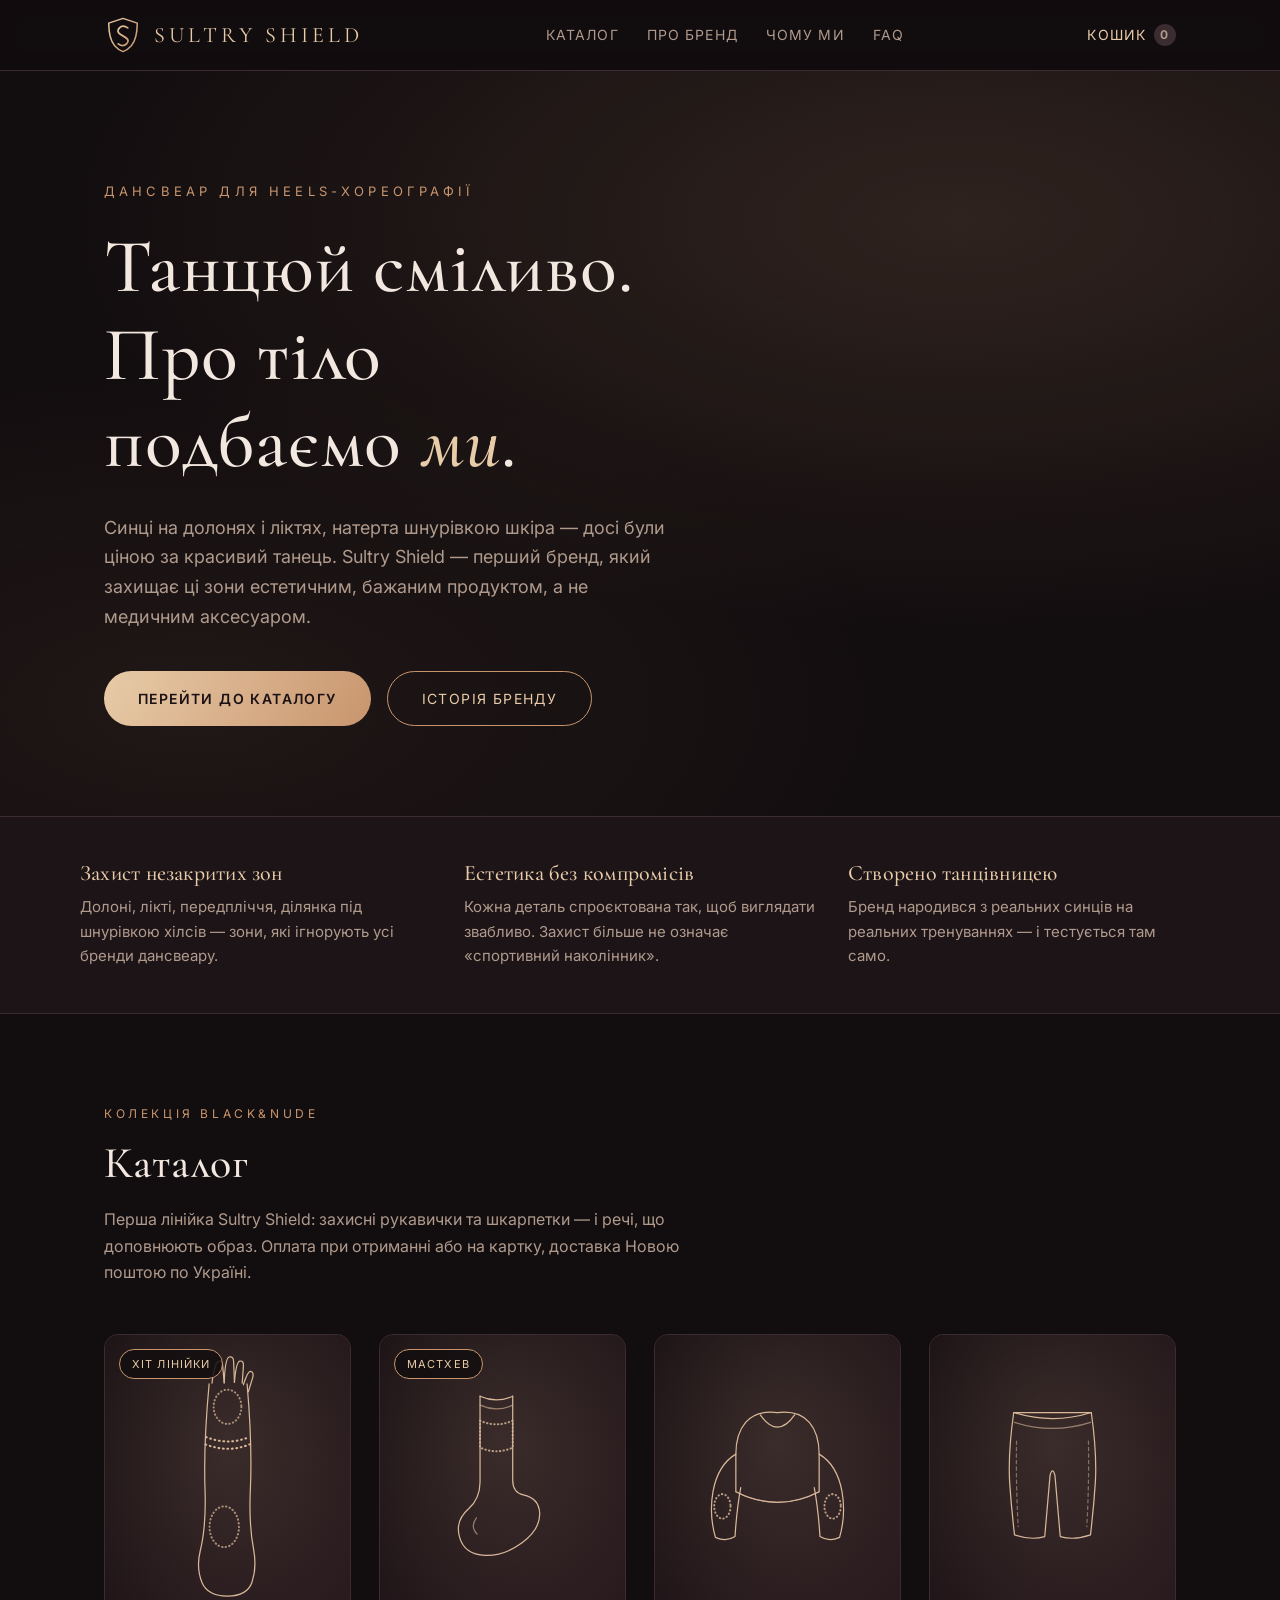
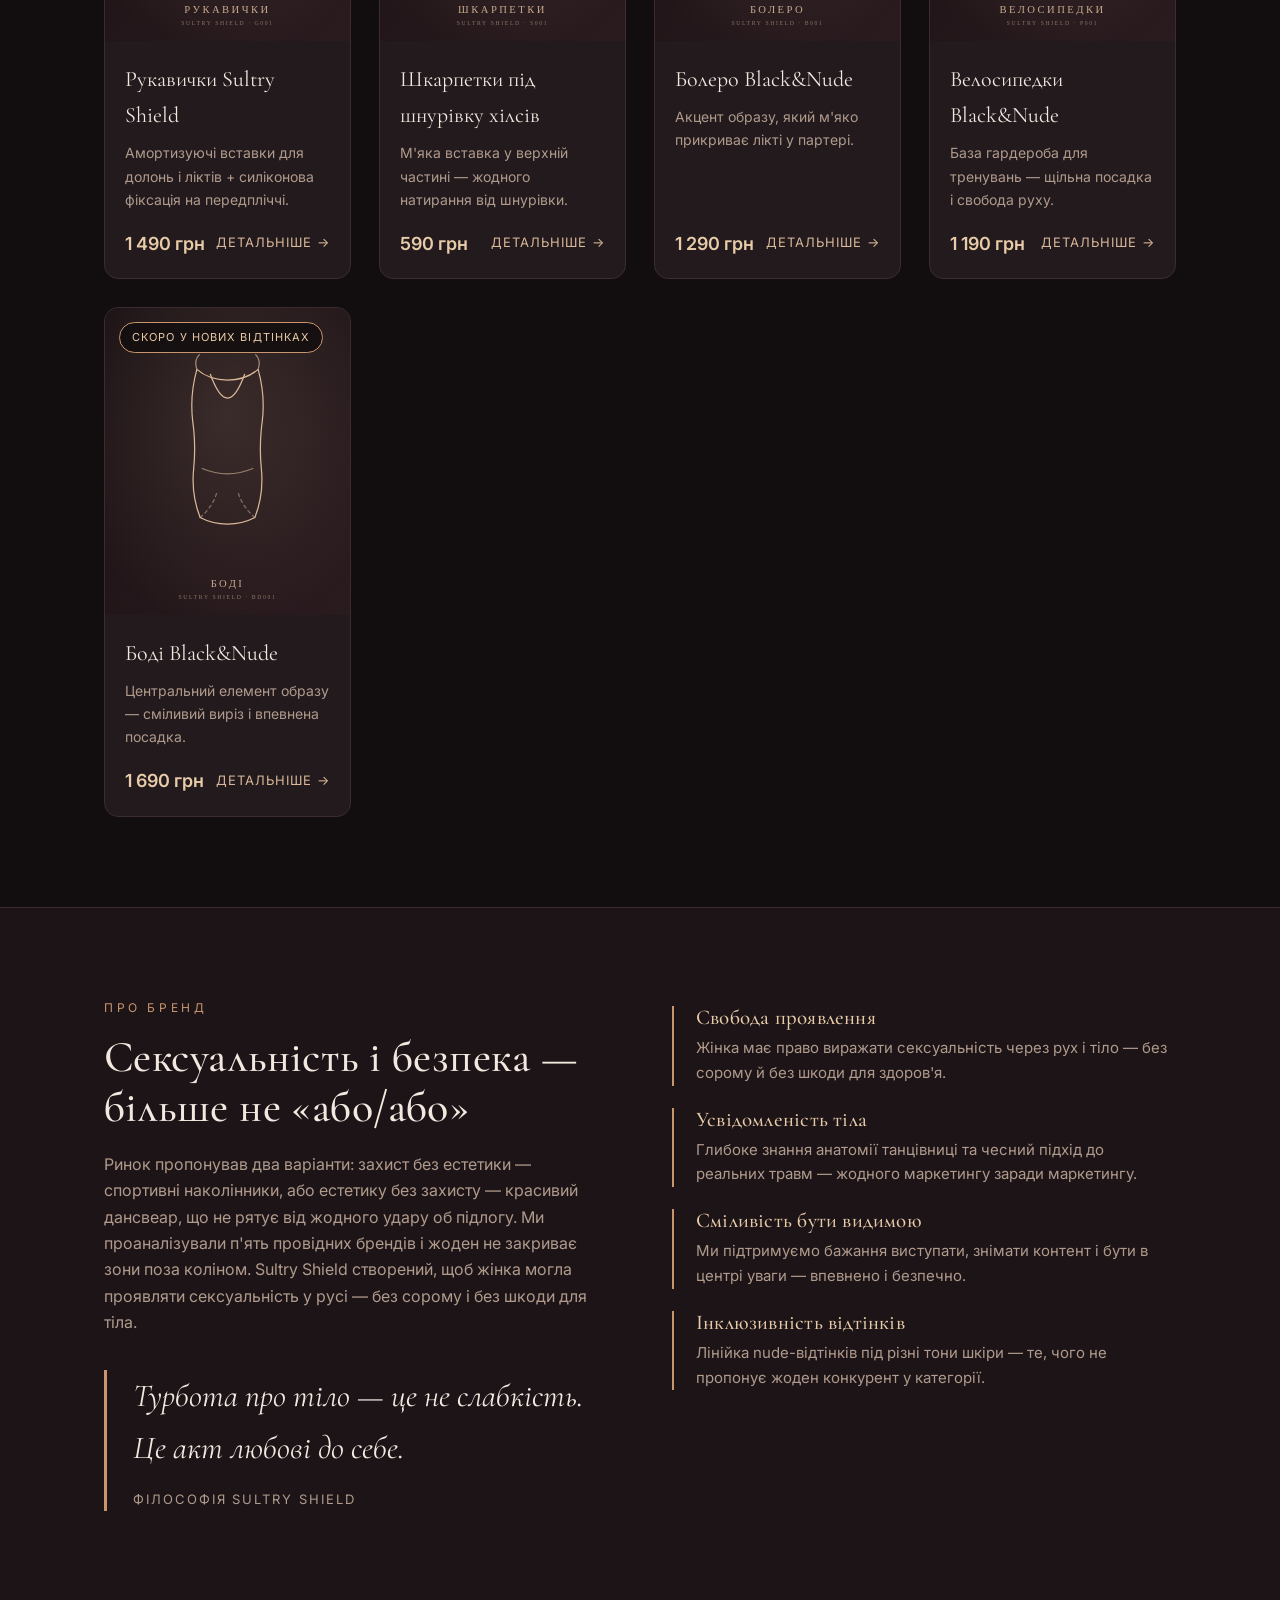
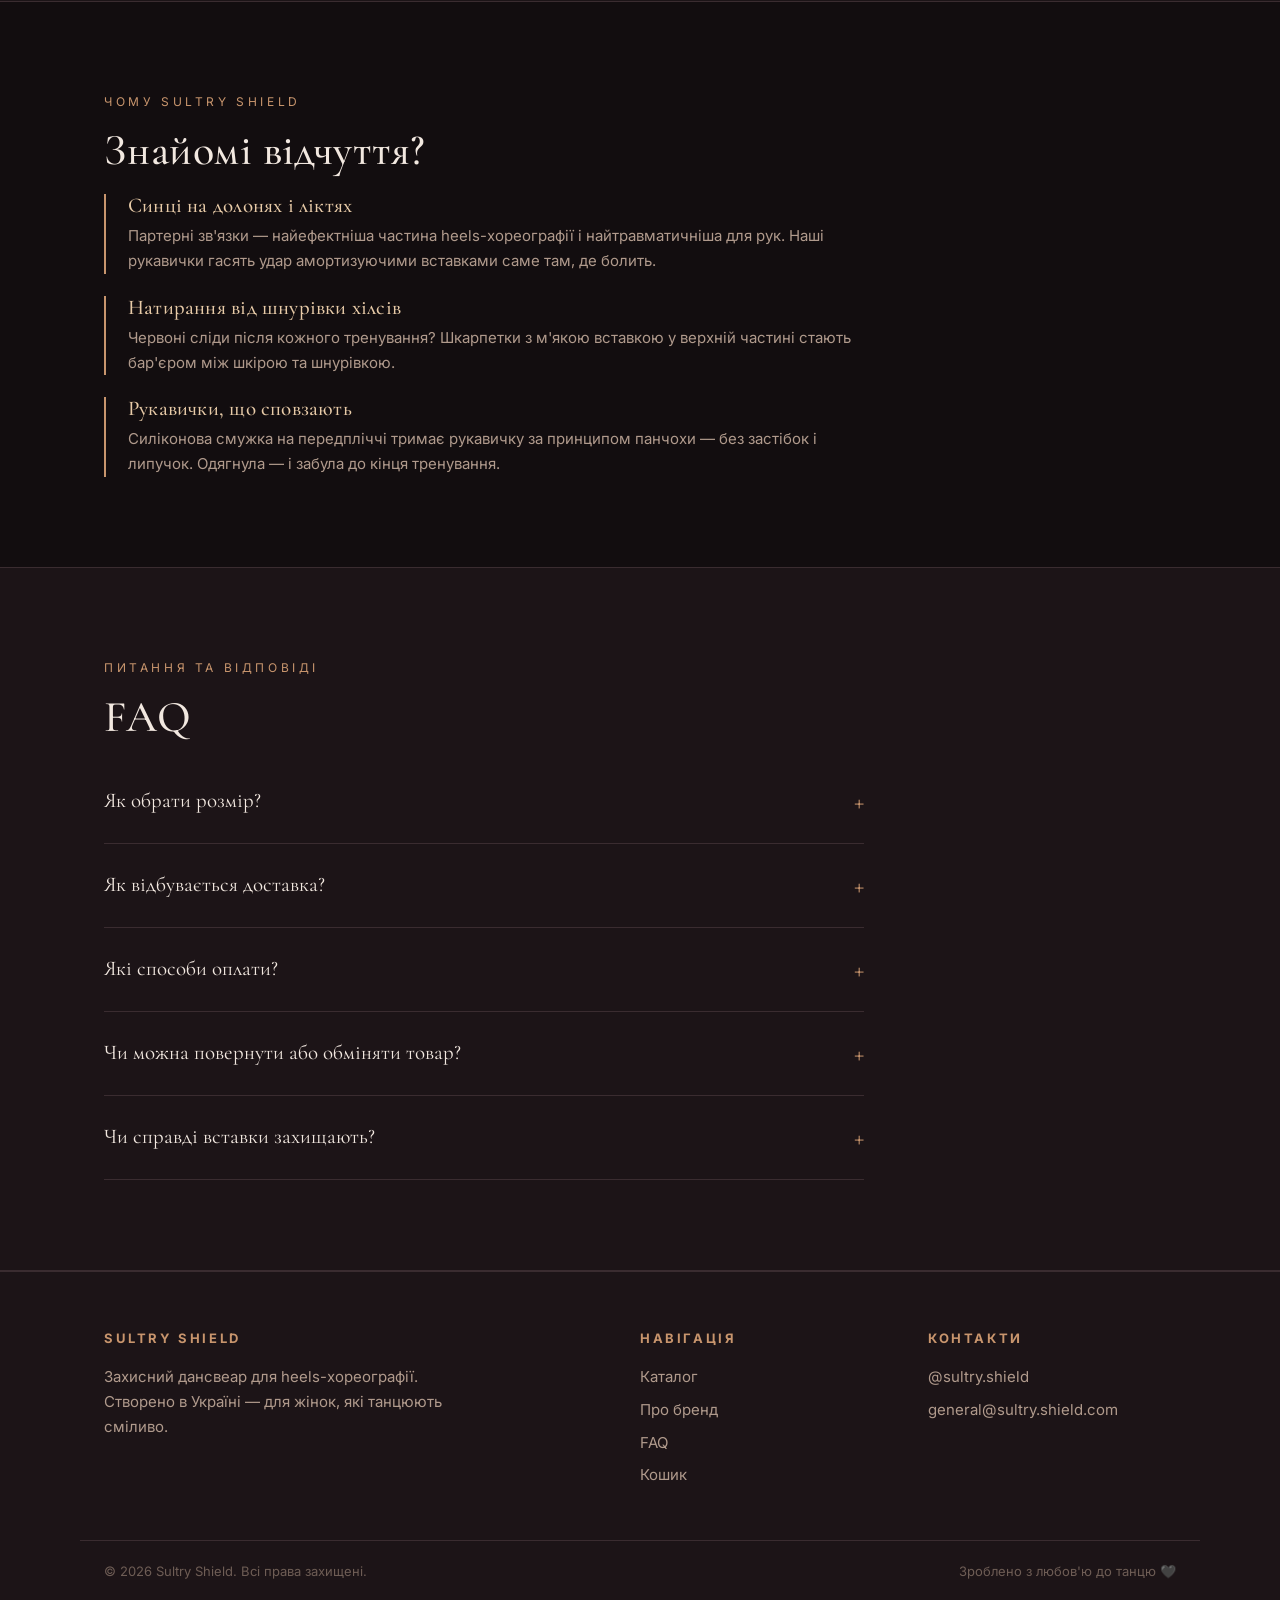
==== index.html @ 3c2c2571 "Add Sultry Shield e-commerce website Static Ukrainian-language shop for the Sultry Shield protective" ====
<!DOCTYPE html>
<html lang="uk">
<head>
  <meta charset="UTF-8">
  <meta name="viewport" content="width=device-width, initial-scale=1.0">
  <title>Sultry Shield — захисний дансвеар для heels-хореографії</title>
  <meta name="description" content="Sultry Shield — перший український бренд, що поєднує сексуальність і захист тіла у heels-хореографії. Рукавички та шкарпетки з амортизуючими вставками, колекція Black&Nude.">
  <link rel="icon" type="image/svg+xml" href="assets/logo.svg">
  <link rel="preconnect" href="https://fonts.googleapis.com">
  <link rel="preconnect" href="https://fonts.gstatic.com" crossorigin>
  <link href="https://fonts.googleapis.com/css2?family=Cormorant+Garamond:ital,wght@0,400;0,500;0,600;1,400&family=Inter:wght@400;500;600;700&display=swap&subset=cyrillic" rel="stylesheet">
  <link rel="stylesheet" href="css/style.css">
</head>
<body>

<header class="site-header">
  <div class="site-header__inner">
    <a class="brand" href="index.html">
      <img src="assets/logo.svg" alt="">
      <span class="brand__name">Sultry Shield</span>
    </a>
    <nav class="site-nav">
      <a href="#catalog">Каталог</a>
      <a href="#about">Про бренд</a>
      <a href="#why">Чому ми</a>
      <a href="#faq">FAQ</a>
    </nav>
    <a class="cart-link" href="cart.html">
      Кошик <span class="cart-link__badge is-empty" data-cart-count>0</span>
    </a>
  </div>
</header>

<section class="hero">
  <div class="container">
    <p class="hero__eyebrow">Дансвеар для heels-хореографії</p>
    <h1>Танцюй сміливо.<br>Про тіло подбаємо <em>ми</em>.</h1>
    <p class="hero__lead">
      Синці на долонях і ліктях, натерта шнурівкою шкіра — досі були ціною за красивий танець.
      Sultry Shield — перший бренд, який захищає ці зони естетичним, бажаним продуктом,
      а не медичним аксесуаром.
    </p>
    <div class="hero__actions">
      <a class="btn btn--primary" href="#catalog">Перейти до каталогу</a>
      <a class="btn btn--ghost" href="#about">Історія бренду</a>
    </div>
  </div>
</section>

<section class="usp">
  <div class="container usp__grid">
    <div class="usp__item">
      <h3>Захист незакритих зон</h3>
      <p>Долоні, лікті, передпліччя, ділянка під шнурівкою хілсів — зони, які ігнорують усі бренди дансвеару.</p>
    </div>
    <div class="usp__item">
      <h3>Естетика без компромісів</h3>
      <p>Кожна деталь спроєктована так, щоб виглядати звабливо. Захист більше не означає «спортивний наколінник».</p>
    </div>
    <div class="usp__item">
      <h3>Створено танцівницею</h3>
      <p>Бренд народився з реальних синців на реальних тренуваннях — і тестується там само.</p>
    </div>
  </div>
</section>

<section class="section" id="catalog">
  <div class="container">
    <p class="section__eyebrow">Колекція Black&amp;Nude</p>
    <h2 class="section__title">Каталог</h2>
    <p class="section__lead">
      Перша лінійка Sultry Shield: захисні рукавички та шкарпетки — і речі, що доповнюють образ.
      Оплата при отриманні або на картку, доставка Новою поштою по Україні.
    </p>
    <div class="catalog-grid" id="catalog-grid"></div>
  </div>
</section>

<section class="section section--alt" id="about">
  <div class="container story-grid">
    <div>
      <p class="section__eyebrow">Про бренд</p>
      <h2 class="section__title">Сексуальність і безпека — більше не «або/або»</h2>
      <p class="section__lead" style="margin-bottom:0">
        Ринок пропонував два варіанти: захист без естетики — спортивні наколінники,
        або естетику без захисту — красивий дансвеар, що не рятує від жодного удару об підлогу.
        Ми проаналізували п'ять провідних брендів і жоден не закриває зони поза коліном.
        Sultry Shield створений, щоб жінка могла проявляти сексуальність у русі —
        без сорому і без шкоди для тіла.
      </p>
      <blockquote class="quote">
        Турбота про тіло — це не слабкість. Це акт любові до себе.
        <small>Філософія Sultry Shield</small>
      </blockquote>
    </div>
    <div class="story-list">
      <div class="story-list__item">
        <h3>Свобода проявлення</h3>
        <p>Жінка має право виражати сексуальність через рух і тіло — без сорому й без шкоди для здоров'я.</p>
      </div>
      <div class="story-list__item">
        <h3>Усвідомленість тіла</h3>
        <p>Глибоке знання анатомії танцівниці та чесний підхід до реальних травм — жодного маркетингу заради маркетингу.</p>
      </div>
      <div class="story-list__item">
        <h3>Сміливість бути видимою</h3>
        <p>Ми підтримуємо бажання виступати, знімати контент і бути в центрі уваги — впевнено і безпечно.</p>
      </div>
      <div class="story-list__item">
        <h3>Інклюзивність відтінків</h3>
        <p>Лінійка nude-відтінків під різні тони шкіри — те, чого не пропонує жоден конкурент у категорії.</p>
      </div>
    </div>
  </div>
</section>

<section class="section" id="why">
  <div class="container">
    <p class="section__eyebrow">Чому Sultry Shield</p>
    <h2 class="section__title">Знайомі відчуття?</h2>
    <div class="story-list" style="max-width:760px">
      <div class="story-list__item">
        <h3>Синці на долонях і ліктях</h3>
        <p>Партерні зв'язки — найефектніша частина heels-хореографії і найтравматичніша для рук. Наші рукавички гасять удар амортизуючими вставками саме там, де болить.</p>
      </div>
      <div class="story-list__item">
        <h3>Натирання від шнурівки хілсів</h3>
        <p>Червоні сліди після кожного тренування? Шкарпетки з м'якою вставкою у верхній частині стають бар'єром між шкірою та шнурівкою.</p>
      </div>
      <div class="story-list__item">
        <h3>Рукавички, що сповзають</h3>
        <p>Силіконова смужка на передпліччі тримає рукавичку за принципом панчохи — без застібок і липучок. Одягнула — і забула до кінця тренування.</p>
      </div>
    </div>
  </div>
</section>

<section class="section section--alt" id="faq">
  <div class="container">
    <p class="section__eyebrow">Питання та відповіді</p>
    <h2 class="section__title">FAQ</h2>
    <div class="faq">
      <details>
        <summary>Як обрати розмір?</summary>
        <p>Рукавички, болеро, велосипедки та боді йдуть у розмірах S/M/L і тягнуться завдяки еластичному трикотажу. Якщо ви між розмірами — беріть менший: посадка має бути щільною. Шкарпетки — за розміром взуття. Сумніваєтесь? Напишіть нам в Instagram, підберемо разом.</p>
      </details>
      <details>
        <summary>Як відбувається доставка?</summary>
        <p>Надсилаємо Новою поштою по всій Україні протягом 1–3 робочих днів після підтвердження замовлення. Вартість доставки — за тарифами перевізника.</p>
      </details>
      <details>
        <summary>Які способи оплати?</summary>
        <p>Накладений платіж при отриманні на Новій пошті або передплата на картку — реквізити надішлемо після оформлення замовлення.</p>
      </details>
      <details>
        <summary>Чи можна повернути або обміняти товар?</summary>
        <p>Так, протягом 14 днів з моменту отримання, якщо річ не була у використанні та збережений товарний вигляд. Напишіть нам — допоможемо з обміном розміру чи поверненням.</p>
      </details>
      <details>
        <summary>Чи справді вставки захищають?</summary>
        <p>Амортизуючі вставки розміщені точно в зонах контакту з підлогою — на долонях і ліктях. Вони гасять удар, не обмежуючи амплітуду руху. Кожен прототип тестується на реальних тренуваннях heels.</p>
      </details>
    </div>
  </div>
</section>

<footer class="site-footer" id="contacts">
  <div class="container site-footer__grid">
    <div>
      <h4>Sultry Shield</h4>
      <p>Захисний дансвеар для heels-хореографії. Створено в Україні — для жінок, які танцюють сміливо.</p>
    </div>
    <div>
      <h4>Навігація</h4>
      <a href="#catalog">Каталог</a>
      <a href="#about">Про бренд</a>
      <a href="#faq">FAQ</a>
      <a href="cart.html">Кошик</a>
    </div>
    <div>
      <h4>Контакти</h4>
      <a id="footer-instagram" href="#" target="_blank" rel="noopener">Instagram</a>
      <a id="footer-email" href="#">Email</a>
    </div>
  </div>
  <div class="container site-footer__bottom">
    <span>© 2026 Sultry Shield. Всі права захищені.</span>
    <span>Зроблено з любов'ю до танцю 🖤</span>
  </div>
</footer>

<script src="js/config.js"></script>
<script src="js/products.js"></script>
<script src="js/store.js"></script>
<script>
  document.getElementById("catalog-grid").innerHTML = PRODUCTS.map(p => `
    <a class="product-card" href="product.html?id=${p.id}">
      <div class="product-card__img">
        <img src="${p.image}" alt="${p.name}">
        ${p.badge ? `<span class="product-card__badge">${p.badge}</span>` : ""}
      </div>
      <div class="product-card__body">
        <span class="product-card__name">${p.name}</span>
        <span class="product-card__short">${p.short}</span>
        <span class="product-card__row">
          <span class="product-card__price">${formatPrice(p.price)}</span>
          <span class="product-card__link">Детальніше →</span>
        </span>
      </div>
    </a>`).join("");

  document.getElementById("footer-instagram").href = "https://instagram.com/" + CONFIG.INSTAGRAM_USER;
  document.getElementById("footer-instagram").textContent = "@" + CONFIG.INSTAGRAM_USER;
  document.getElementById("footer-email").href = "mailto:" + CONFIG.CONTACT_EMAIL;
  document.getElementById("footer-email").textContent = CONFIG.CONTACT_EMAIL;
</script>
</body>
</html>
---- css/style.css ----
/* ============================================================
   Sultry Shield — Black&Nude
   Палітра: глибокий чорний + nude/карамель, теплий акцент.
   Шрифти: Cormorant Garamond (дисплейний serif, кирилиця) + Inter.
   ============================================================ */

:root {
  --bg: #120d0f;
  --bg-soft: #1c1417;
  --bg-card: #221a1d;
  --line: #3a2c30;
  --text: #f2e8e0;
  --text-muted: #b09a8c;
  --nude: #d9b899;
  --nude-deep: #c8956d;
  --accent: #e8cba8;
  --danger: #e07a5f;
  --radius: 14px;
  --container: 1120px;
  --serif: "Cormorant Garamond", Georgia, serif;
  --sans: "Inter", "Segoe UI", sans-serif;
}

* { margin: 0; padding: 0; box-sizing: border-box; }

html { scroll-behavior: smooth; }

body {
  font-family: var(--sans);
  background: var(--bg);
  color: var(--text);
  line-height: 1.65;
  -webkit-font-smoothing: antialiased;
}

img { max-width: 100%; display: block; }
a { color: inherit; text-decoration: none; }

.container {
  max-width: var(--container);
  margin: 0 auto;
  padding: 0 24px;
}

h1, h2, h3, .serif {
  font-family: var(--serif);
  font-weight: 500;
  line-height: 1.15;
  letter-spacing: 0.01em;
}

/* ---------- Header ---------- */
.site-header {
  position: sticky;
  top: 0;
  z-index: 50;
  background: rgba(18, 13, 15, 0.92);
  backdrop-filter: blur(10px);
  border-bottom: 1px solid var(--line);
}
.site-header__inner {
  display: flex;
  align-items: center;
  justify-content: space-between;
  gap: 24px;
  padding: 16px 24px;
  max-width: var(--container);
  margin: 0 auto;
}
.brand {
  display: flex;
  align-items: center;
  gap: 12px;
}
.brand img { width: 38px; height: 38px; }
.brand__name {
  font-family: var(--serif);
  font-size: 22px;
  letter-spacing: 0.18em;
  text-transform: uppercase;
  color: var(--accent);
}
.site-nav {
  display: flex;
  gap: 28px;
  font-size: 14px;
  letter-spacing: 0.08em;
  text-transform: uppercase;
}
.site-nav a { color: var(--text-muted); transition: color 0.2s; }
.site-nav a:hover { color: var(--accent); }
.cart-link {
  position: relative;
  display: flex;
  align-items: center;
  gap: 8px;
  color: var(--accent);
  font-size: 14px;
  letter-spacing: 0.08em;
  text-transform: uppercase;
}
.cart-link__badge {
  display: inline-flex;
  align-items: center;
  justify-content: center;
  min-width: 22px;
  height: 22px;
  padding: 0 6px;
  border-radius: 999px;
  background: var(--nude-deep);
  color: #1a1114;
  font-size: 12px;
  font-weight: 700;
}
.cart-link__badge.is-empty { background: var(--line); color: var(--text-muted); }

/* ---------- Hero ---------- */
.hero {
  position: relative;
  padding: 110px 0 90px;
  background:
    radial-gradient(ellipse 70% 55% at 75% 20%, rgba(200, 149, 109, 0.16), transparent),
    radial-gradient(ellipse 55% 45% at 15% 85%, rgba(200, 149, 109, 0.08), transparent),
    var(--bg);
  overflow: hidden;
}
.hero__eyebrow {
  font-size: 13px;
  letter-spacing: 0.32em;
  text-transform: uppercase;
  color: var(--nude-deep);
  margin-bottom: 22px;
}
.hero h1 {
  font-size: clamp(42px, 6.5vw, 76px);
  max-width: 15ch;
  color: var(--text);
}
.hero h1 em {
  font-style: italic;
  color: var(--accent);
}
.hero__lead {
  margin-top: 26px;
  max-width: 52ch;
  font-size: 18px;
  color: var(--text-muted);
}
.hero__actions { margin-top: 40px; display: flex; gap: 16px; flex-wrap: wrap; }

.btn {
  display: inline-flex;
  align-items: center;
  justify-content: center;
  gap: 10px;
  padding: 15px 34px;
  border-radius: 999px;
  border: 1px solid var(--nude-deep);
  font-family: var(--sans);
  font-size: 14px;
  letter-spacing: 0.1em;
  text-transform: uppercase;
  cursor: pointer;
  transition: all 0.2s;
  background: transparent;
  color: var(--accent);
}
.btn--primary {
  background: linear-gradient(120deg, var(--accent), var(--nude-deep));
  color: #1a1114;
  border: none;
  font-weight: 600;
}
.btn--primary:hover { filter: brightness(1.08); transform: translateY(-1px); }
.btn--ghost:hover { background: rgba(216, 184, 153, 0.08); }
.btn:disabled { opacity: 0.6; cursor: wait; }

/* ---------- USP strip ---------- */
.usp {
  border-block: 1px solid var(--line);
  background: var(--bg-soft);
}
.usp__grid {
  display: grid;
  grid-template-columns: repeat(3, 1fr);
  gap: 32px;
  padding: 44px 0;
}
.usp__item h3 { font-size: 22px; color: var(--accent); margin-bottom: 8px; }
.usp__item p { font-size: 15px; color: var(--text-muted); }

/* ---------- Sections ---------- */
.section { padding: 90px 0; }
.section--alt { background: var(--bg-soft); border-block: 1px solid var(--line); }
.section__eyebrow {
  font-size: 12px;
  letter-spacing: 0.3em;
  text-transform: uppercase;
  color: var(--nude-deep);
  margin-bottom: 14px;
}
.section__title {
  font-size: clamp(30px, 4vw, 44px);
  margin-bottom: 18px;
}
.section__lead { max-width: 62ch; color: var(--text-muted); margin-bottom: 48px; }

/* ---------- Catalog ---------- */
.catalog-grid {
  display: grid;
  grid-template-columns: repeat(auto-fill, minmax(240px, 1fr));
  gap: 28px;
}
.product-card {
  background: var(--bg-card);
  border: 1px solid var(--line);
  border-radius: var(--radius);
  overflow: hidden;
  transition: transform 0.25s, border-color 0.25s;
  display: flex;
  flex-direction: column;
}
.product-card:hover { transform: translateY(-5px); border-color: var(--nude-deep); }
.product-card__img { position: relative; aspect-ratio: 4 / 5; }
.product-card__img img { width: 100%; height: 100%; object-fit: cover; }
.product-card__badge {
  position: absolute;
  top: 14px;
  left: 14px;
  padding: 5px 12px;
  border-radius: 999px;
  background: rgba(18, 13, 15, 0.85);
  border: 1px solid var(--nude-deep);
  color: var(--accent);
  font-size: 11px;
  letter-spacing: 0.1em;
  text-transform: uppercase;
}
.product-card__body { padding: 20px; display: flex; flex-direction: column; gap: 8px; flex: 1; }
.product-card__name { font-family: var(--serif); font-size: 22px; color: var(--text); }
.product-card__short { font-size: 14px; color: var(--text-muted); flex: 1; }
.product-card__row {
  display: flex;
  align-items: center;
  justify-content: space-between;
  margin-top: 10px;
}
.product-card__price { font-size: 18px; font-weight: 600; color: var(--accent); }
.product-card__link {
  font-size: 13px;
  letter-spacing: 0.08em;
  text-transform: uppercase;
  color: var(--nude);
  border-bottom: 1px solid transparent;
  transition: border-color 0.2s;
}
.product-card:hover .product-card__link { border-color: var(--nude); }

/* ---------- Story / problem ---------- */
.story-grid {
  display: grid;
  grid-template-columns: 1fr 1fr;
  gap: 64px;
  align-items: start;
}
.story-list { display: grid; gap: 22px; margin-top: 8px; }
.story-list__item {
  padding-left: 22px;
  border-left: 2px solid var(--nude-deep);
}
.story-list__item h3 { font-size: 21px; color: var(--accent); margin-bottom: 6px; }
.story-list__item p { font-size: 15px; color: var(--text-muted); }
.quote {
  font-family: var(--serif);
  font-size: clamp(24px, 3vw, 32px);
  font-style: italic;
  color: var(--text);
  border-left: 3px solid var(--nude-deep);
  padding-left: 26px;
  margin-top: 34px;
}
.quote small {
  display: block;
  margin-top: 14px;
  font-family: var(--sans);
  font-style: normal;
  font-size: 13px;
  letter-spacing: 0.15em;
  text-transform: uppercase;
  color: var(--text-muted);
}

/* ---------- FAQ ---------- */
.faq { max-width: 760px; }
.faq details {
  border-bottom: 1px solid var(--line);
  padding: 20px 0;
}
.faq summary {
  cursor: pointer;
  font-family: var(--serif);
  font-size: 21px;
  color: var(--text);
  list-style: none;
  display: flex;
  justify-content: space-between;
  align-items: center;
  gap: 16px;
}
.faq summary::-webkit-details-marker { display: none; }
.faq summary::after { content: "+"; color: var(--nude-deep); font-size: 26px; transition: transform 0.2s; }
.faq details[open] summary::after { transform: rotate(45deg); }
.faq details p { margin-top: 12px; color: var(--text-muted); font-size: 15px; max-width: 64ch; }

/* ---------- Footer ---------- */
.site-footer {
  border-top: 1px solid var(--line);
  background: var(--bg-soft);
  padding: 56px 0 40px;
}
.site-footer__grid {
  display: grid;
  grid-template-columns: 2fr 1fr 1fr;
  gap: 40px;
}
.site-footer h4 {
  font-size: 13px;
  letter-spacing: 0.2em;
  text-transform: uppercase;
  color: var(--nude-deep);
  margin-bottom: 16px;
}
.site-footer a { color: var(--text-muted); transition: color 0.2s; display: block; margin-bottom: 8px; font-size: 15px; }
.site-footer a:hover { color: var(--accent); }
.site-footer p { color: var(--text-muted); font-size: 15px; max-width: 40ch; }
.site-footer__bottom {
  margin-top: 44px;
  padding-top: 20px;
  border-top: 1px solid var(--line);
  font-size: 13px;
  color: #6e5d55;
  display: flex;
  justify-content: space-between;
  gap: 16px;
  flex-wrap: wrap;
}

/* ---------- Product page ---------- */
.product-layout {
  display: grid;
  grid-template-columns: minmax(0, 1fr) minmax(0, 1fr);
  gap: 64px;
  padding: 70px 0 90px;
  align-items: start;
}
.product-layout__img {
  border-radius: var(--radius);
  overflow: hidden;
  border: 1px solid var(--line);
  position: sticky;
  top: 100px;
}
.breadcrumbs { font-size: 13px; color: var(--text-muted); padding-top: 28px; }
.breadcrumbs a:hover { color: var(--accent); }
.product-info h1 { font-size: clamp(32px, 4vw, 46px); margin: 10px 0 6px; }
.product-info__sku { font-size: 13px; letter-spacing: 0.15em; color: var(--text-muted); text-transform: uppercase; }
.product-info__price { font-size: 30px; color: var(--accent); font-weight: 600; margin: 22px 0; }
.product-info__desc { color: var(--text-muted); max-width: 56ch; }
.option-group { margin-top: 26px; }
.option-group__label {
  font-size: 13px;
  letter-spacing: 0.12em;
  text-transform: uppercase;
  color: var(--text-muted);
  margin-bottom: 10px;
  display: block;
}
.option-pills { display: flex; gap: 10px; flex-wrap: wrap; }
.option-pill {
  padding: 10px 20px;
  border-radius: 999px;
  border: 1px solid var(--line);
  background: transparent;
  color: var(--text);
  font-size: 14px;
  cursor: pointer;
  transition: all 0.15s;
}
.option-pill:hover { border-color: var(--nude); }
.option-pill.is-active {
  border-color: var(--nude-deep);
  background: rgba(200, 149, 109, 0.14);
  color: var(--accent);
}
.qty-picker {
  display: inline-flex;
  align-items: center;
  gap: 4px;
  border: 1px solid var(--line);
  border-radius: 999px;
}
.qty-picker button {
  width: 44px;
  height: 44px;
  border: none;
  background: transparent;
  color: var(--accent);
  font-size: 20px;
  cursor: pointer;
}
.qty-picker span { min-width: 32px; text-align: center; font-size: 16px; }
.product-actions { display: flex; gap: 16px; margin-top: 32px; flex-wrap: wrap; align-items: center; }
.added-note { margin-top: 16px; color: var(--nude); font-size: 14px; }
.feature-list { margin-top: 34px; display: grid; gap: 10px; }
.feature-list li {
  list-style: none;
  padding-left: 26px;
  position: relative;
  color: var(--text-muted);
  font-size: 15px;
}
.feature-list li::before {
  content: "";
  position: absolute;
  left: 0;
  top: 9px;
  width: 12px;
  height: 12px;
  border: 1.5px solid var(--nude-deep);
  border-radius: 3px;
  transform: rotate(45deg);
}

/* ---------- Cart page ---------- */
.page-title { padding: 60px 0 10px; }
.page-title h1 { font-size: clamp(34px, 4vw, 50px); }
.cart-layout { display: grid; grid-template-columns: 1.6fr 1fr; gap: 48px; padding: 40px 0 90px; align-items: start; }
.cart-items { display: grid; gap: 18px; }
.cart-item {
  display: grid;
  grid-template-columns: 84px 1fr auto auto;
  gap: 18px;
  align-items: center;
  background: var(--bg-card);
  border: 1px solid var(--line);
  border-radius: var(--radius);
  padding: 16px;
}
.cart-item__img { width: 84px; border-radius: 8px; overflow: hidden; }
.cart-item__name { font-family: var(--serif); font-size: 20px; }
.cart-item__name:hover { color: var(--accent); }
.cart-item__meta { font-size: 13px; color: var(--text-muted); margin-top: 4px; }
.cart-item__remove {
  background: none;
  border: none;
  color: var(--danger);
  font-size: 13px;
  cursor: pointer;
  padding: 0;
  margin-top: 8px;
  opacity: 0.85;
}
.cart-item__qty {
  display: inline-flex;
  align-items: center;
  gap: 2px;
  border: 1px solid var(--line);
  border-radius: 999px;
}
.cart-item__qty button {
  width: 36px; height: 36px;
  background: none; border: none;
  color: var(--accent);
  font-size: 18px;
  cursor: pointer;
}
.cart-item__qty span { min-width: 26px; text-align: center; }
.cart-item__price { font-weight: 600; color: var(--accent); white-space: nowrap; }

.checkout-card {
  background: var(--bg-card);
  border: 1px solid var(--line);
  border-radius: var(--radius);
  padding: 28px;
  position: sticky;
  top: 100px;
}
.checkout-card h2 { font-size: 26px; margin-bottom: 6px; }
.checkout-card__total {
  display: flex;
  justify-content: space-between;
  align-items: baseline;
  font-size: 18px;
  padding: 16px 0;
  border-bottom: 1px solid var(--line);
  margin-bottom: 20px;
}
.checkout-card__total strong { font-size: 24px; color: var(--accent); }
.form-field { margin-bottom: 16px; }
.form-field label {
  display: block;
  font-size: 13px;
  letter-spacing: 0.08em;
  text-transform: uppercase;
  color: var(--text-muted);
  margin-bottom: 7px;
}
.form-field input,
.form-field textarea,
.form-field select {
  width: 100%;
  padding: 13px 16px;
  border-radius: 10px;
  border: 1px solid var(--line);
  background: var(--bg);
  color: var(--text);
  font-family: var(--sans);
  font-size: 15px;
}
.form-field input:focus,
.form-field textarea:focus,
.form-field select:focus {
  outline: none;
  border-color: var(--nude-deep);
}
.radio-row { display: grid; gap: 10px; }
.radio-row label {
  display: flex;
  gap: 10px;
  align-items: flex-start;
  font-size: 14px;
  color: var(--text);
  text-transform: none;
  letter-spacing: 0;
  cursor: pointer;
  padding: 12px 14px;
  border: 1px solid var(--line);
  border-radius: 10px;
}
.radio-row label:has(input:checked) { border-color: var(--nude-deep); background: rgba(200, 149, 109, 0.1); }
.radio-row input { accent-color: var(--nude-deep); margin-top: 3px; }
.checkout-card .btn { width: 100%; margin-top: 8px; }
.form-note { font-size: 12.5px; color: #8d7466; margin-top: 14px; }

.notice {
  margin-top: 22px;
  padding: 20px;
  border-radius: var(--radius);
  border: 1px solid var(--nude-deep);
  background: rgba(200, 149, 109, 0.08);
  font-size: 14px;
}
.notice--error { border-color: var(--danger); background: rgba(224, 122, 95, 0.08); }
.notice h3 { font-size: 20px; margin-bottom: 8px; color: var(--accent); }
.notice textarea {
  width: 100%;
  min-height: 150px;
  margin: 12px 0;
  padding: 12px;
  border-radius: 10px;
  border: 1px solid var(--line);
  background: var(--bg);
  color: var(--text);
  font-family: var(--sans);
  font-size: 13.5px;
}
.notice .btn { width: auto; padding: 10px 22px; margin-right: 10px; }

.empty-state {
  text-align: center;
  padding: 70px 0 100px;
}
.empty-state h2 { font-size: 30px; margin-bottom: 12px; }
.empty-state p { color: var(--text-muted); margin-bottom: 28px; }

/* ---------- Thanks page ---------- */
.thanks {
  max-width: 640px;
  margin: 0 auto;
  text-align: center;
  padding: 110px 24px 130px;
}
.thanks__icon { font-size: 54px; margin-bottom: 18px; }
.thanks h1 { font-size: clamp(34px, 4vw, 48px); margin-bottom: 16px; }
.thanks p { color: var(--text-muted); margin-bottom: 12px; }
.thanks .btn { margin-top: 28px; }

/* ---------- Responsive ---------- */
@media (max-width: 900px) {
  .site-nav { display: none; }
  .usp__grid { grid-template-columns: 1fr; gap: 24px; }
  .story-grid, .product-layout, .cart-layout { grid-template-columns: 1fr; gap: 40px; }
  .product-layout__img, .checkout-card { position: static; }
  .site-footer__grid { grid-template-columns: 1fr; gap: 28px; }
  .hero { padding: 70px 0 60px; }
  .section { padding: 60px 0; }
}
@media (max-width: 560px) {
  .cart-item { grid-template-columns: 64px 1fr; }
  .cart-item__img { width: 64px; }
  .cart-item__qty { grid-column: 2; justify-self: start; }
  .cart-item__price { grid-column: 2; justify-self: start; }
}
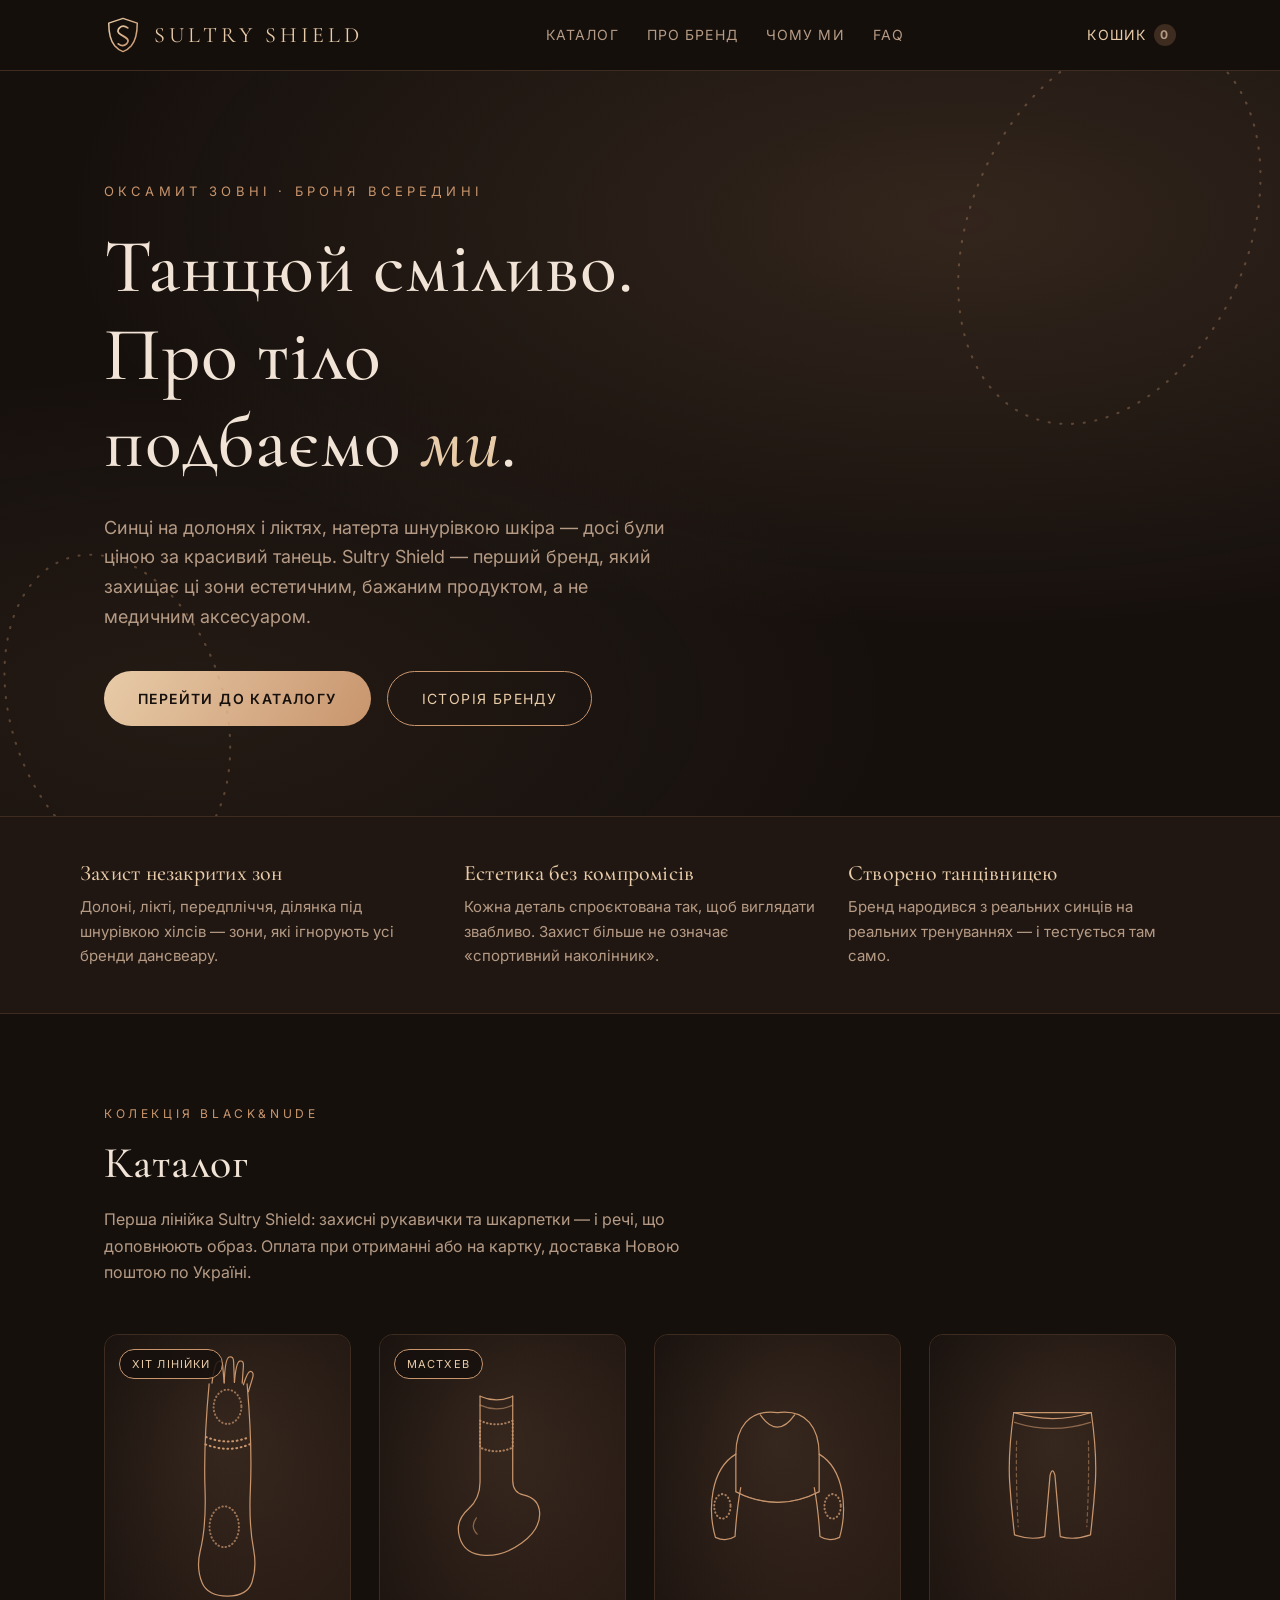
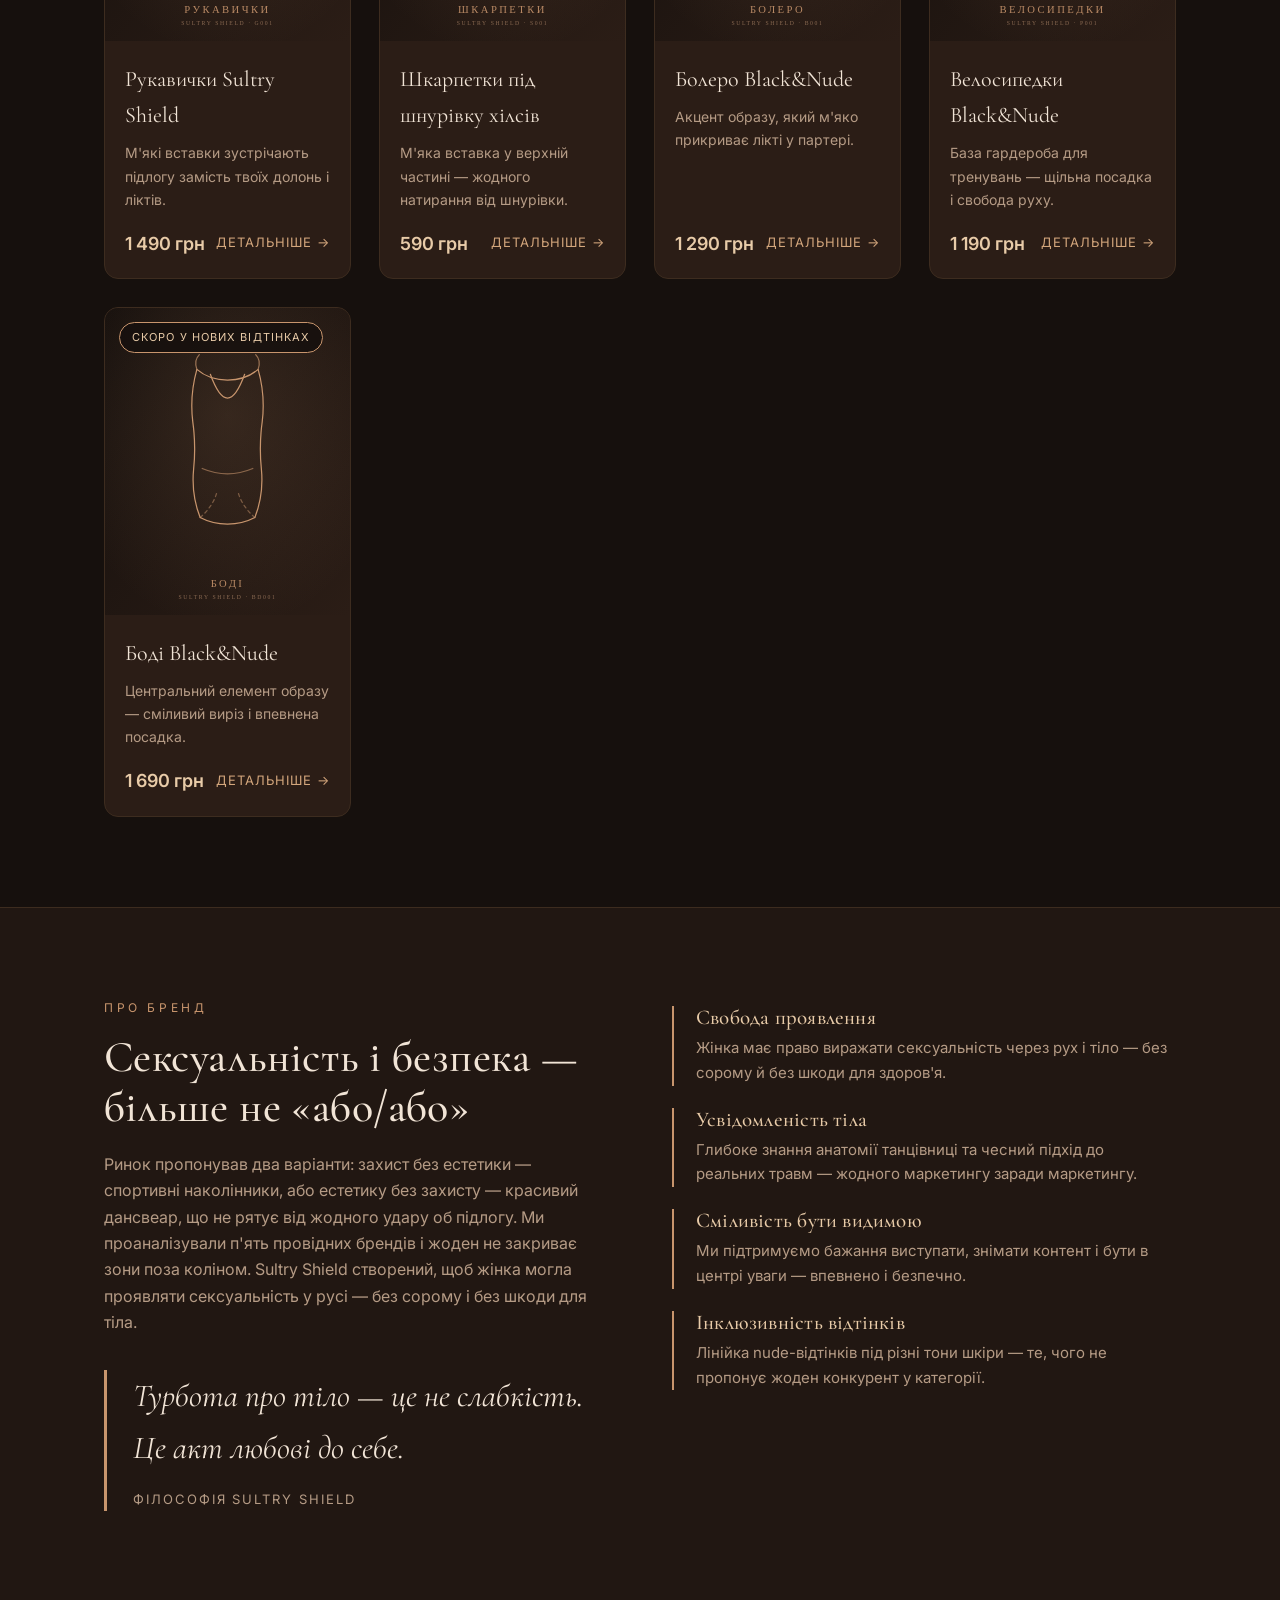
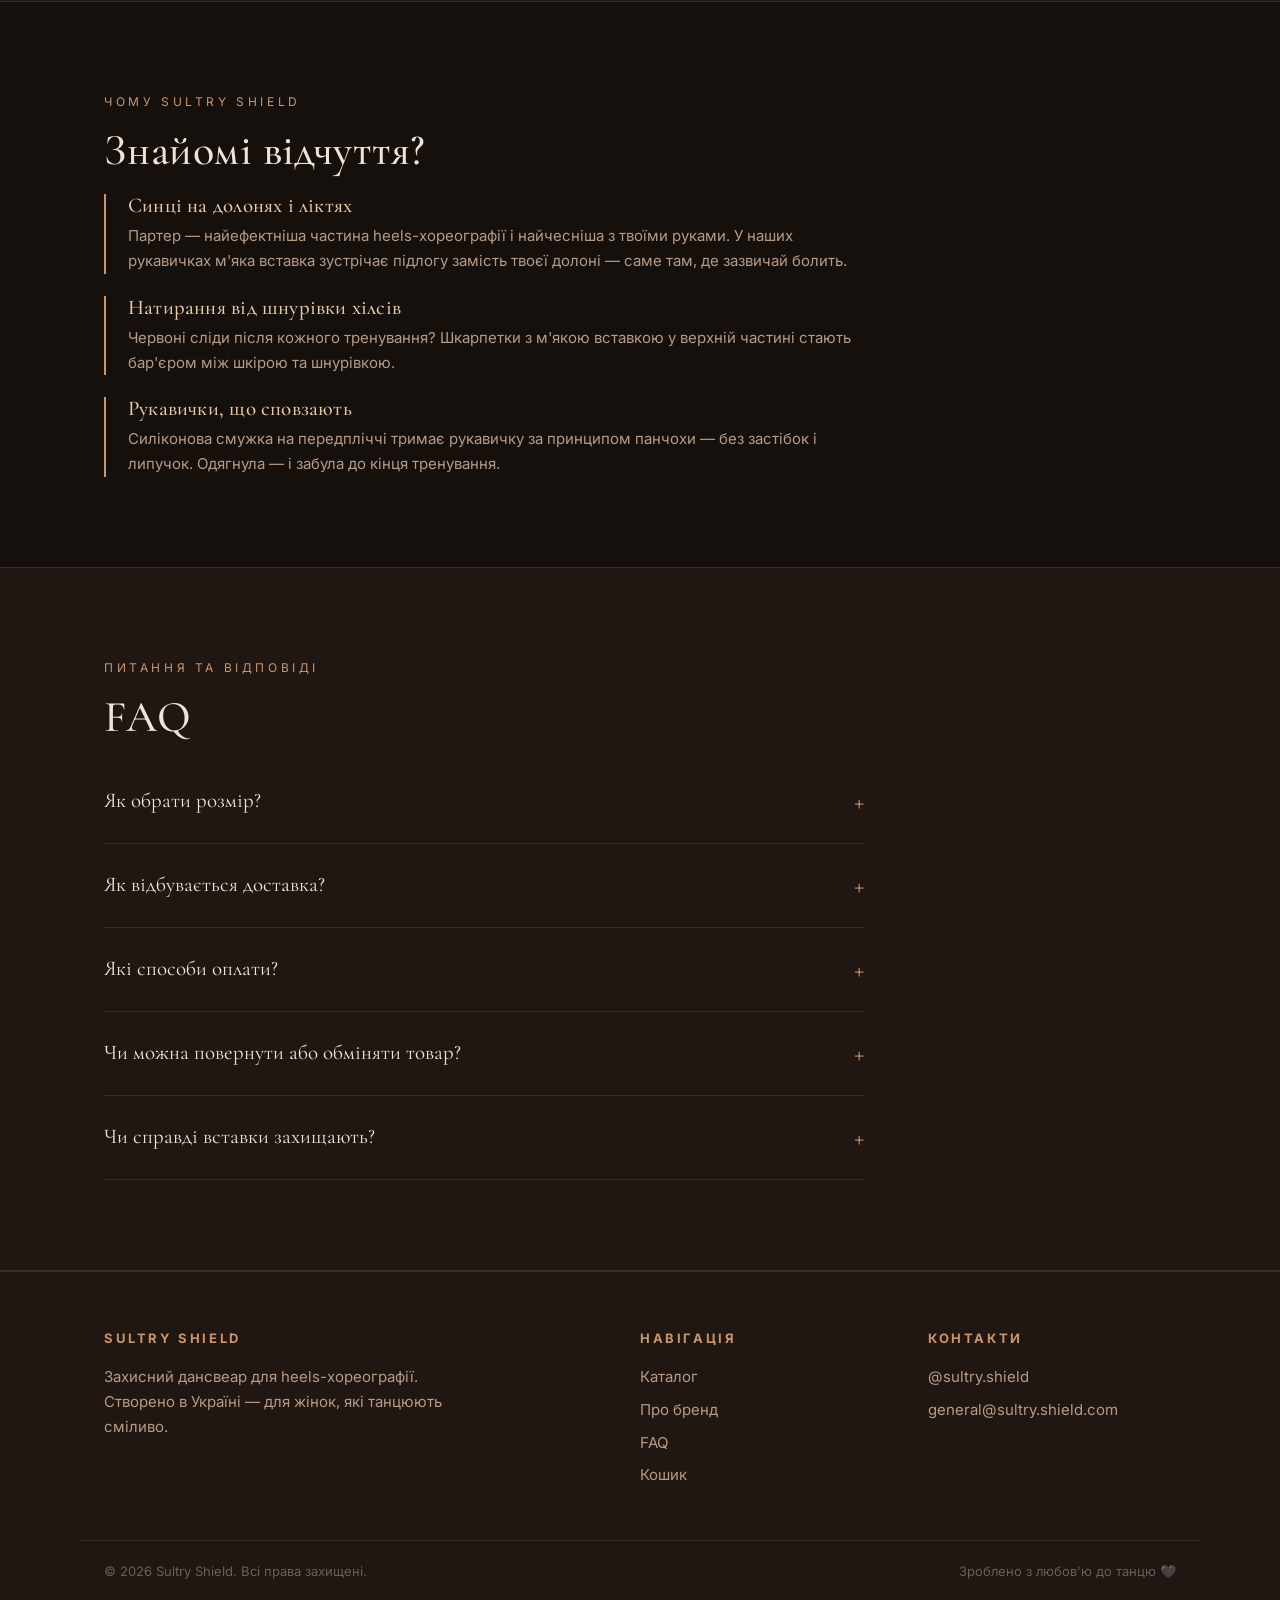
==== commit 81f3f290: "Align website with sultry-identics brand system Copy: replace technical lexicon (амортизуючі вставки" ====
--- a/index.html
+++ b/index.html
@@ -4,7 +4,7 @@
   <meta charset="UTF-8">
   <meta name="viewport" content="width=device-width, initial-scale=1.0">
   <title>Sultry Shield — захисний дансвеар для heels-хореографії</title>
-  <meta name="description" content="Sultry Shield — перший український бренд, що поєднує сексуальність і захист тіла у heels-хореографії. Рукавички та шкарпетки з амортизуючими вставками, колекція Black&Nude.">
+  <meta name="description" content="Sultry Shield — перший український бренд, що поєднує сексуальність і захист тіла у heels-хореографії. Оксамит зовні, броня всередині: рукавички та шкарпетки з м'якими вставками, колекція Black&Nude у чотирьох тонах шкіри.">
   <link rel="icon" type="image/svg+xml" href="assets/logo.svg">
   <link rel="preconnect" href="https://fonts.googleapis.com">
   <link rel="preconnect" href="https://fonts.gstatic.com" crossorigin>
@@ -32,8 +32,14 @@
 </header>
 
 <section class="hero">
-  <div class="container">
-    <p class="hero__eyebrow">Дансвеар для heels-хореографії</p>
+  <svg class="hero__stitch" viewBox="0 0 1200 700" preserveAspectRatio="xMidYMid slice" aria-hidden="true">
+    <g fill="none" stroke="#c8956d" stroke-width="2" stroke-dasharray="1 10" stroke-linecap="round">
+      <ellipse cx="1040" cy="150" rx="130" ry="190" transform="rotate(24 1040 150)"/>
+      <ellipse cx="110" cy="600" rx="100" ry="150" transform="rotate(-18 110 600)"/>
+    </g>
+  </svg>
+  <div class="container">
+    <p class="hero__eyebrow">Оксамит зовні · Броня всередині</p>
     <h1>Танцюй сміливо.<br>Про тіло подбаємо <em>ми</em>.</h1>
     <p class="hero__lead">
       Синці на долонях і ліктях, натерта шнурівкою шкіра — досі були ціною за красивий танець.
@@ -121,7 +127,7 @@
     <div class="story-list" style="max-width:760px">
       <div class="story-list__item">
         <h3>Синці на долонях і ліктях</h3>
-        <p>Партерні зв'язки — найефектніша частина heels-хореографії і найтравматичніша для рук. Наші рукавички гасять удар амортизуючими вставками саме там, де болить.</p>
+        <p>Партер — найефектніша частина heels-хореографії і найчесніша з твоїми руками. У наших рукавичках м'яка вставка зустрічає підлогу замість твоєї долоні — саме там, де зазвичай болить.</p>
       </div>
       <div class="story-list__item">
         <h3>Натирання від шнурівки хілсів</h3>
@@ -158,7 +164,7 @@
       </details>
       <details>
         <summary>Чи справді вставки захищають?</summary>
-        <p>Амортизуючі вставки розміщені точно в зонах контакту з підлогою — на долонях і ліктях. Вони гасять удар, не обмежуючи амплітуду руху. Кожен прототип тестується на реальних тренуваннях heels.</p>
+        <p>М'які вставки розміщені точно там, де тіло зустрічає підлогу, — на долонях і ліктях. Вони приймають удар на себе, не обмежуючи амплітуду руху. Кожен прототип тестується на реальних тренуваннях heels.</p>
       </details>
     </div>
   </div>
--- a/css/style.css
+++ b/css/style.css
@@ -5,13 +5,14 @@
    ============================================================ */
 
 :root {
-  --bg: #120d0f;
-  --bg-soft: #1c1417;
-  --bg-card: #221a1d;
-  --line: #3a2c30;
-  --text: #f2e8e0;
-  --text-muted: #b09a8c;
-  --nude: #d9b899;
+  /* Токени айдентики Sultry Shield (.claude/skills/sultry-identics) */
+  --bg: #16100d;
+  --bg-soft: #211712;
+  --bg-card: #2b1d16;
+  --line: #3d2c1f;
+  --text: #f1e4d6;
+  --text-muted: #b59b85;
+  --nude: #d3a67c;
   --nude-deep: #c8956d;
   --accent: #e8cba8;
   --danger: #e07a5f;
@@ -54,7 +55,7 @@
   position: sticky;
   top: 0;
   z-index: 50;
-  background: rgba(18, 13, 15, 0.92);
+  background: rgba(22, 16, 13, 0.92);
   backdrop-filter: blur(10px);
   border-bottom: 1px solid var(--line);
 }
@@ -108,13 +109,21 @@
   padding: 0 6px;
   border-radius: 999px;
   background: var(--nude-deep);
-  color: #1a1114;
+  color: #16100d;
   font-size: 12px;
   font-weight: 700;
 }
 .cart-link__badge.is-empty { background: var(--line); color: var(--text-muted); }
 
 /* ---------- Hero ---------- */
+.hero__stitch {
+  position: absolute;
+  inset: 0;
+  width: 100%;
+  height: 100%;
+  opacity: 0.35;
+  pointer-events: none;
+}
 .hero {
   position: relative;
   padding: 110px 0 90px;
@@ -167,12 +176,12 @@
 }
 .btn--primary {
   background: linear-gradient(120deg, var(--accent), var(--nude-deep));
-  color: #1a1114;
+  color: #16100d;
   border: none;
   font-weight: 600;
 }
 .btn--primary:hover { filter: brightness(1.08); transform: translateY(-1px); }
-.btn--ghost:hover { background: rgba(216, 184, 153, 0.08); }
+.btn--ghost:hover { background: rgba(232, 203, 168, 0.08); }
 .btn:disabled { opacity: 0.6; cursor: wait; }
 
 /* ---------- USP strip ---------- */
@@ -229,7 +238,7 @@
   left: 14px;
   padding: 5px 12px;
   border-radius: 999px;
-  background: rgba(18, 13, 15, 0.85);
+  background: rgba(22, 16, 13, 0.85);
   border: 1px solid var(--nude-deep);
   color: var(--accent);
   font-size: 11px;
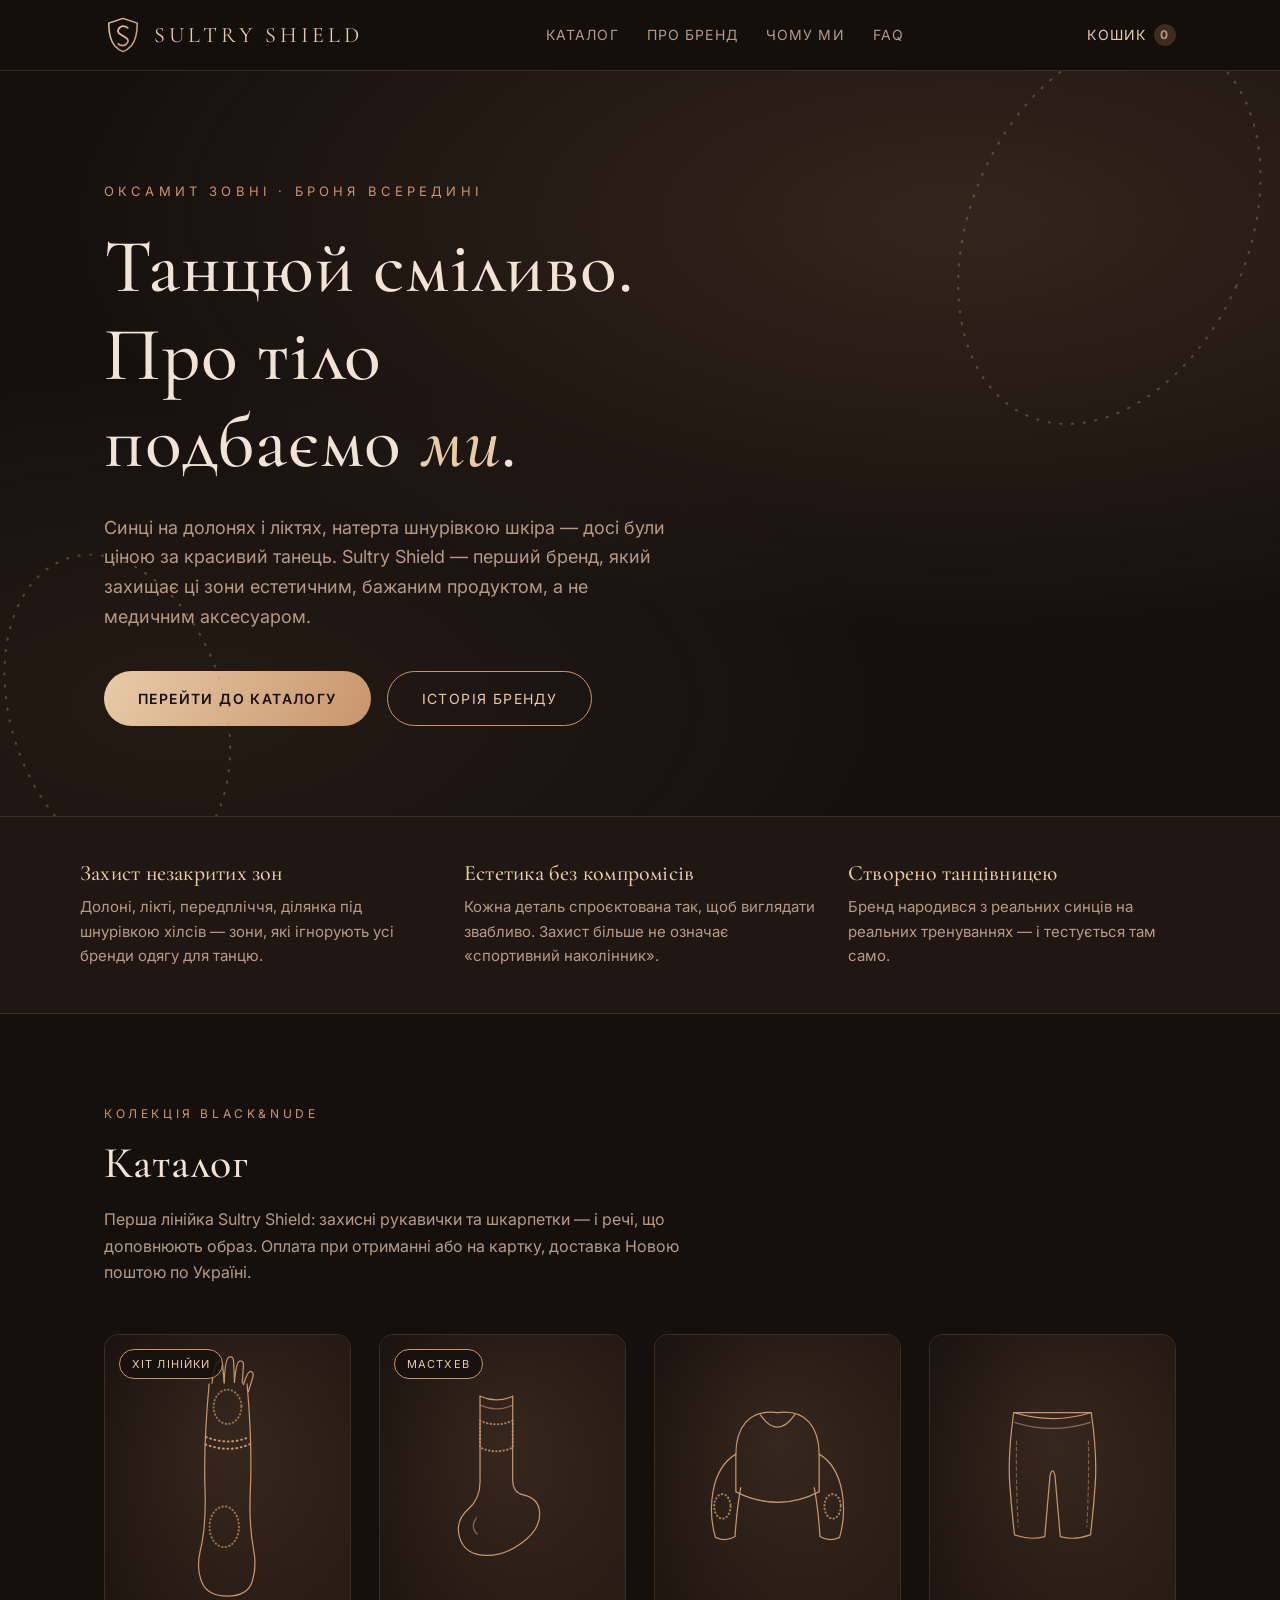
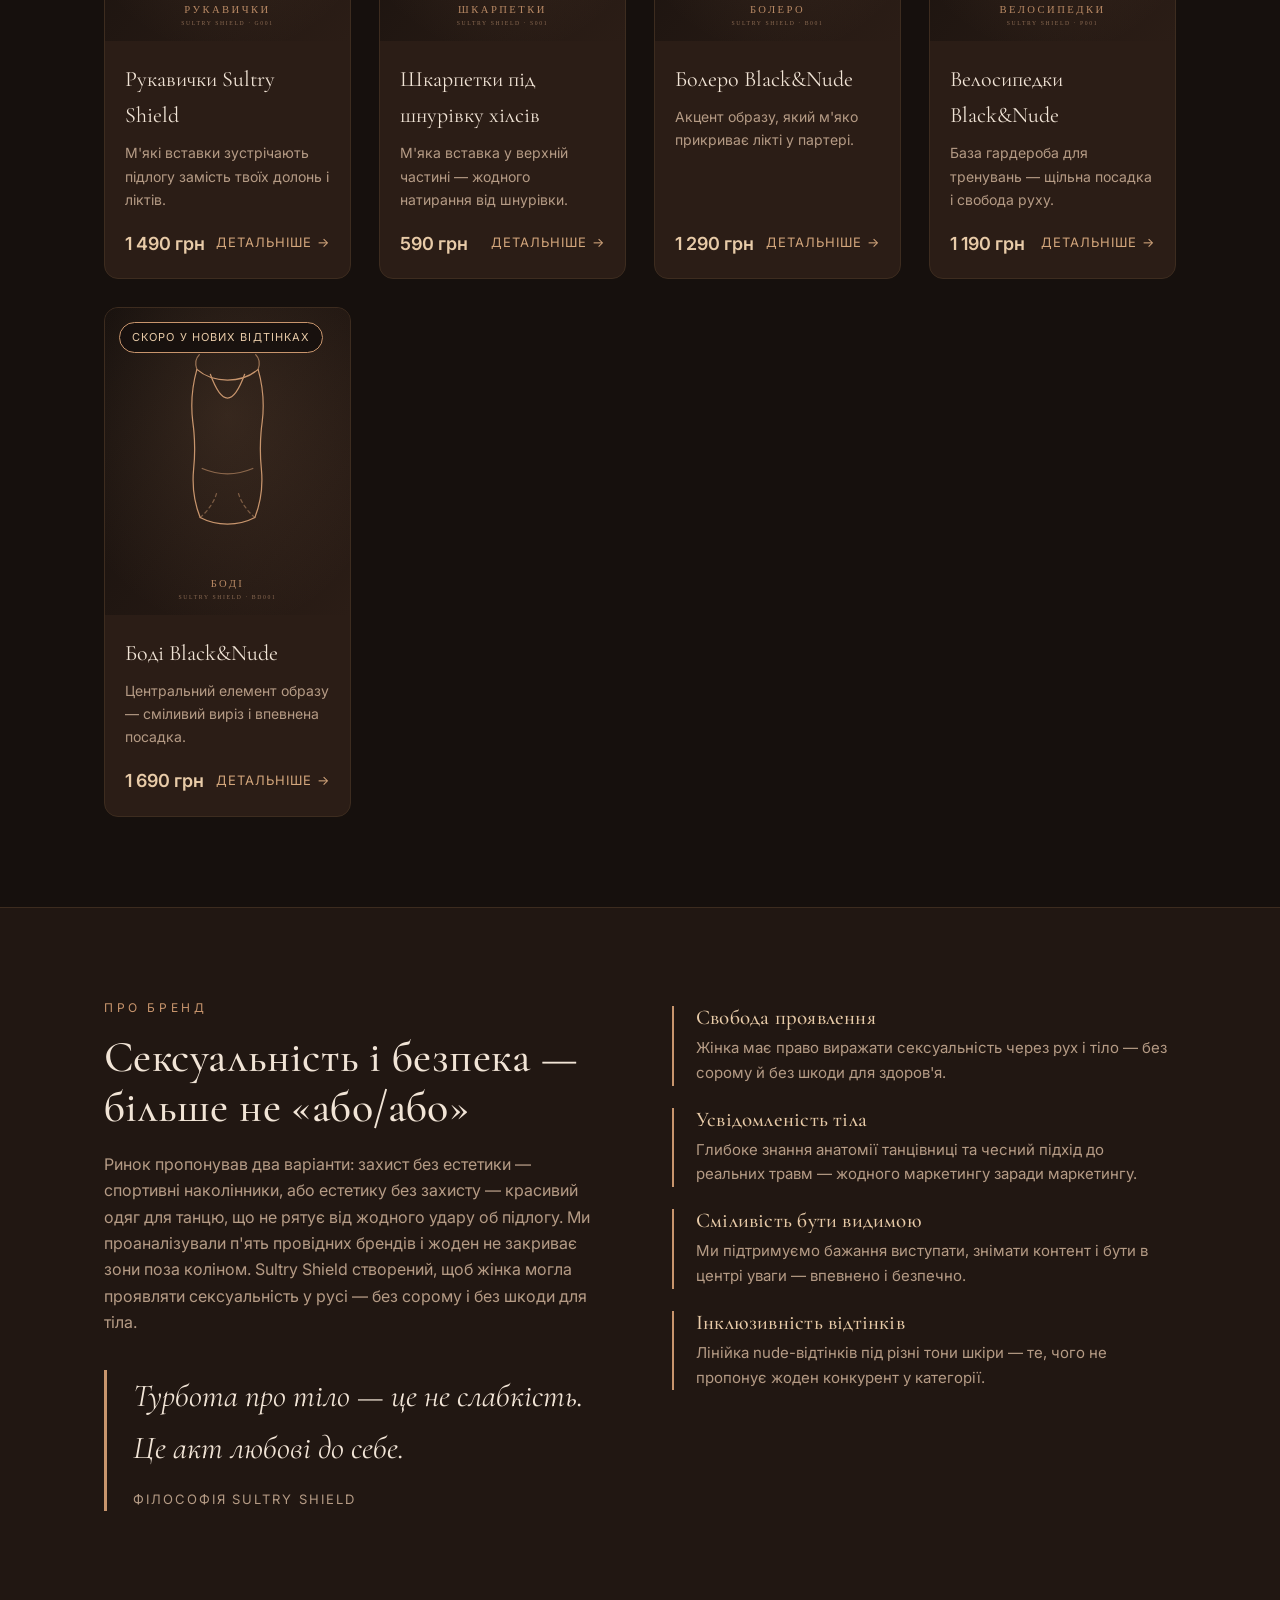
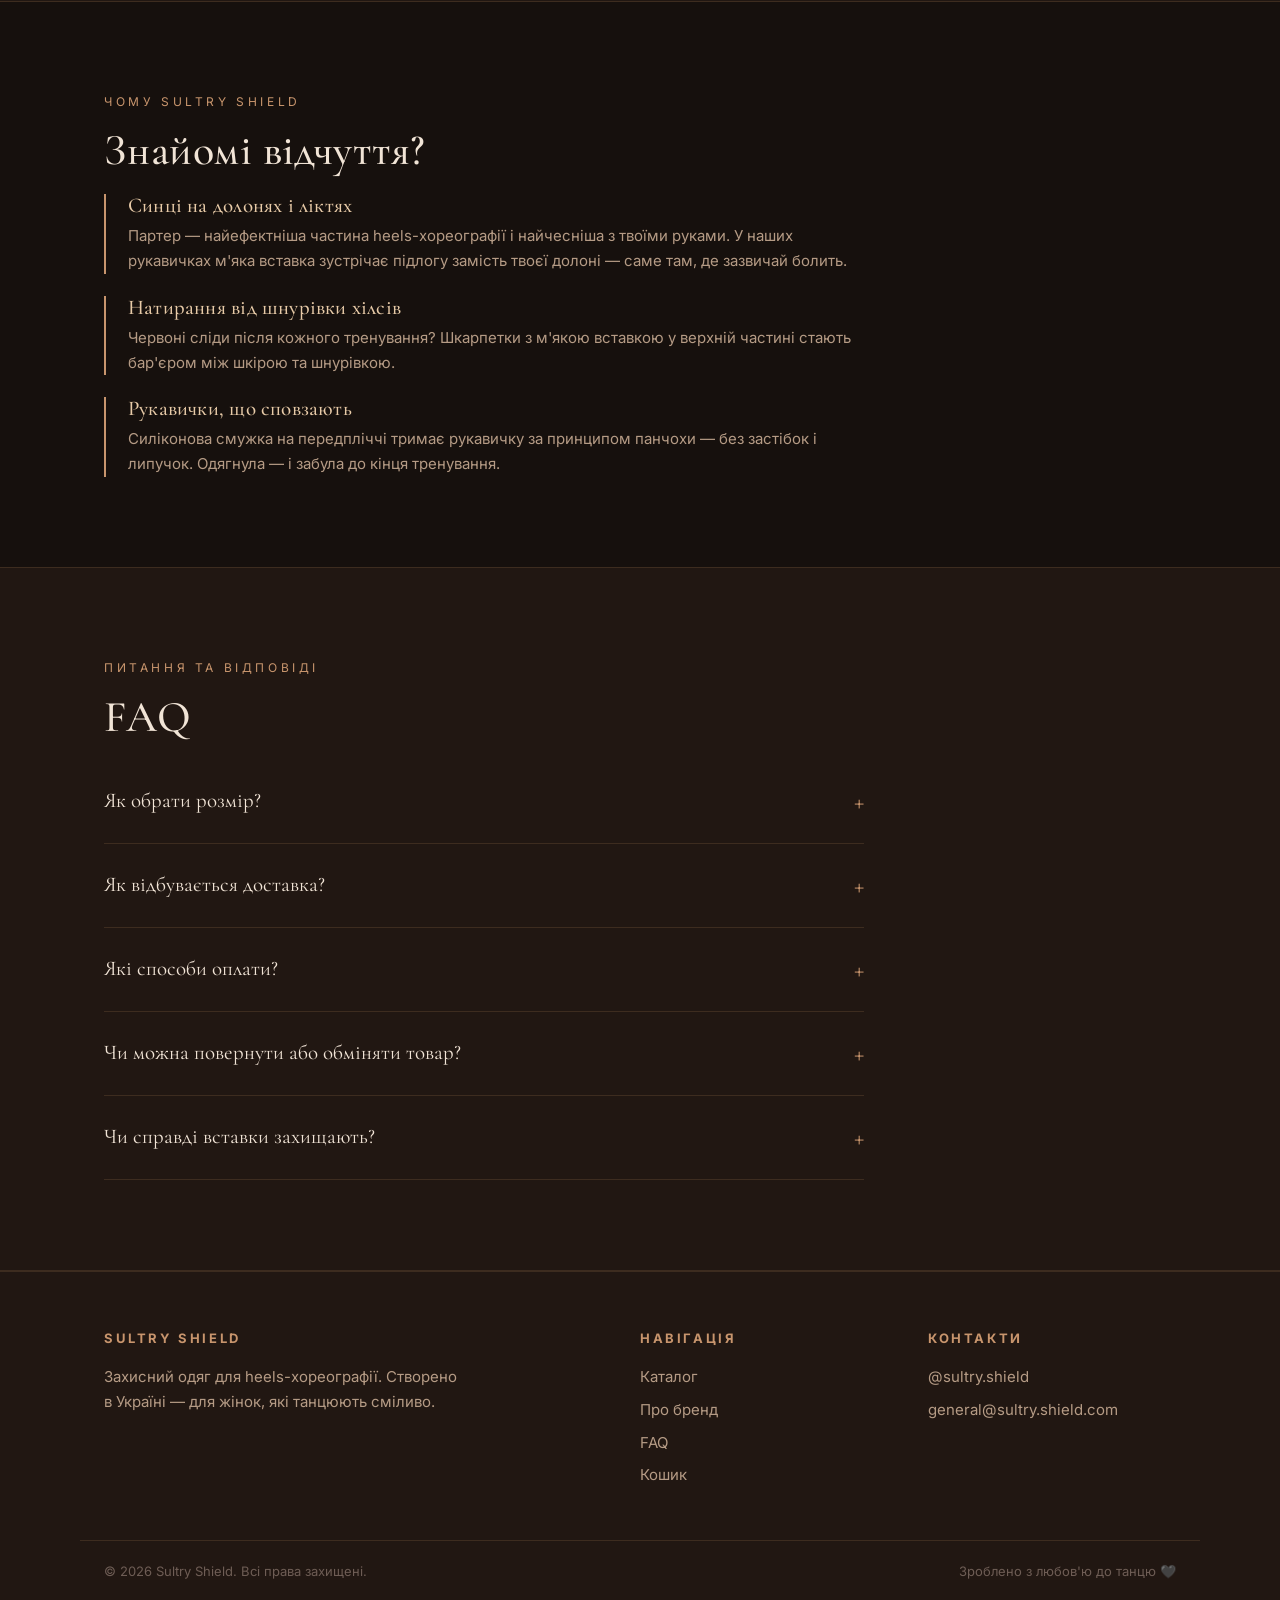
==== commit 931f4f6a: "Remove «дансвеар» from all brand copy per founder decision Replace with «одяг для heels-хореографії»" ====
--- a/index.html
+++ b/index.html
@@ -3,7 +3,7 @@
 <head>
   <meta charset="UTF-8">
   <meta name="viewport" content="width=device-width, initial-scale=1.0">
-  <title>Sultry Shield — захисний дансвеар для heels-хореографії</title>
+  <title>Sultry Shield — захисний одяг для heels-хореографії</title>
   <meta name="description" content="Sultry Shield — перший український бренд, що поєднує сексуальність і захист тіла у heels-хореографії. Оксамит зовні, броня всередині: рукавички та шкарпетки з м'якими вставками, колекція Black&Nude у чотирьох тонах шкіри.">
   <link rel="icon" type="image/svg+xml" href="assets/logo.svg">
   <link rel="preconnect" href="https://fonts.googleapis.com">
@@ -57,7 +57,7 @@
   <div class="container usp__grid">
     <div class="usp__item">
       <h3>Захист незакритих зон</h3>
-      <p>Долоні, лікті, передпліччя, ділянка під шнурівкою хілсів — зони, які ігнорують усі бренди дансвеару.</p>
+      <p>Долоні, лікті, передпліччя, ділянка під шнурівкою хілсів — зони, які ігнорують усі бренди одягу для танцю.</p>
     </div>
     <div class="usp__item">
       <h3>Естетика без компромісів</h3>
@@ -89,7 +89,7 @@
       <h2 class="section__title">Сексуальність і безпека — більше не «або/або»</h2>
       <p class="section__lead" style="margin-bottom:0">
         Ринок пропонував два варіанти: захист без естетики — спортивні наколінники,
-        або естетику без захисту — красивий дансвеар, що не рятує від жодного удару об підлогу.
+        або естетику без захисту — красивий одяг для танцю, що не рятує від жодного удару об підлогу.
         Ми проаналізували п'ять провідних брендів і жоден не закриває зони поза коліном.
         Sultry Shield створений, щоб жінка могла проявляти сексуальність у русі —
         без сорому і без шкоди для тіла.
@@ -174,7 +174,7 @@
   <div class="container site-footer__grid">
     <div>
       <h4>Sultry Shield</h4>
-      <p>Захисний дансвеар для heels-хореографії. Створено в Україні — для жінок, які танцюють сміливо.</p>
+      <p>Захисний одяг для heels-хореографії. Створено в Україні — для жінок, які танцюють сміливо.</p>
     </div>
     <div>
       <h4>Навігація</h4>
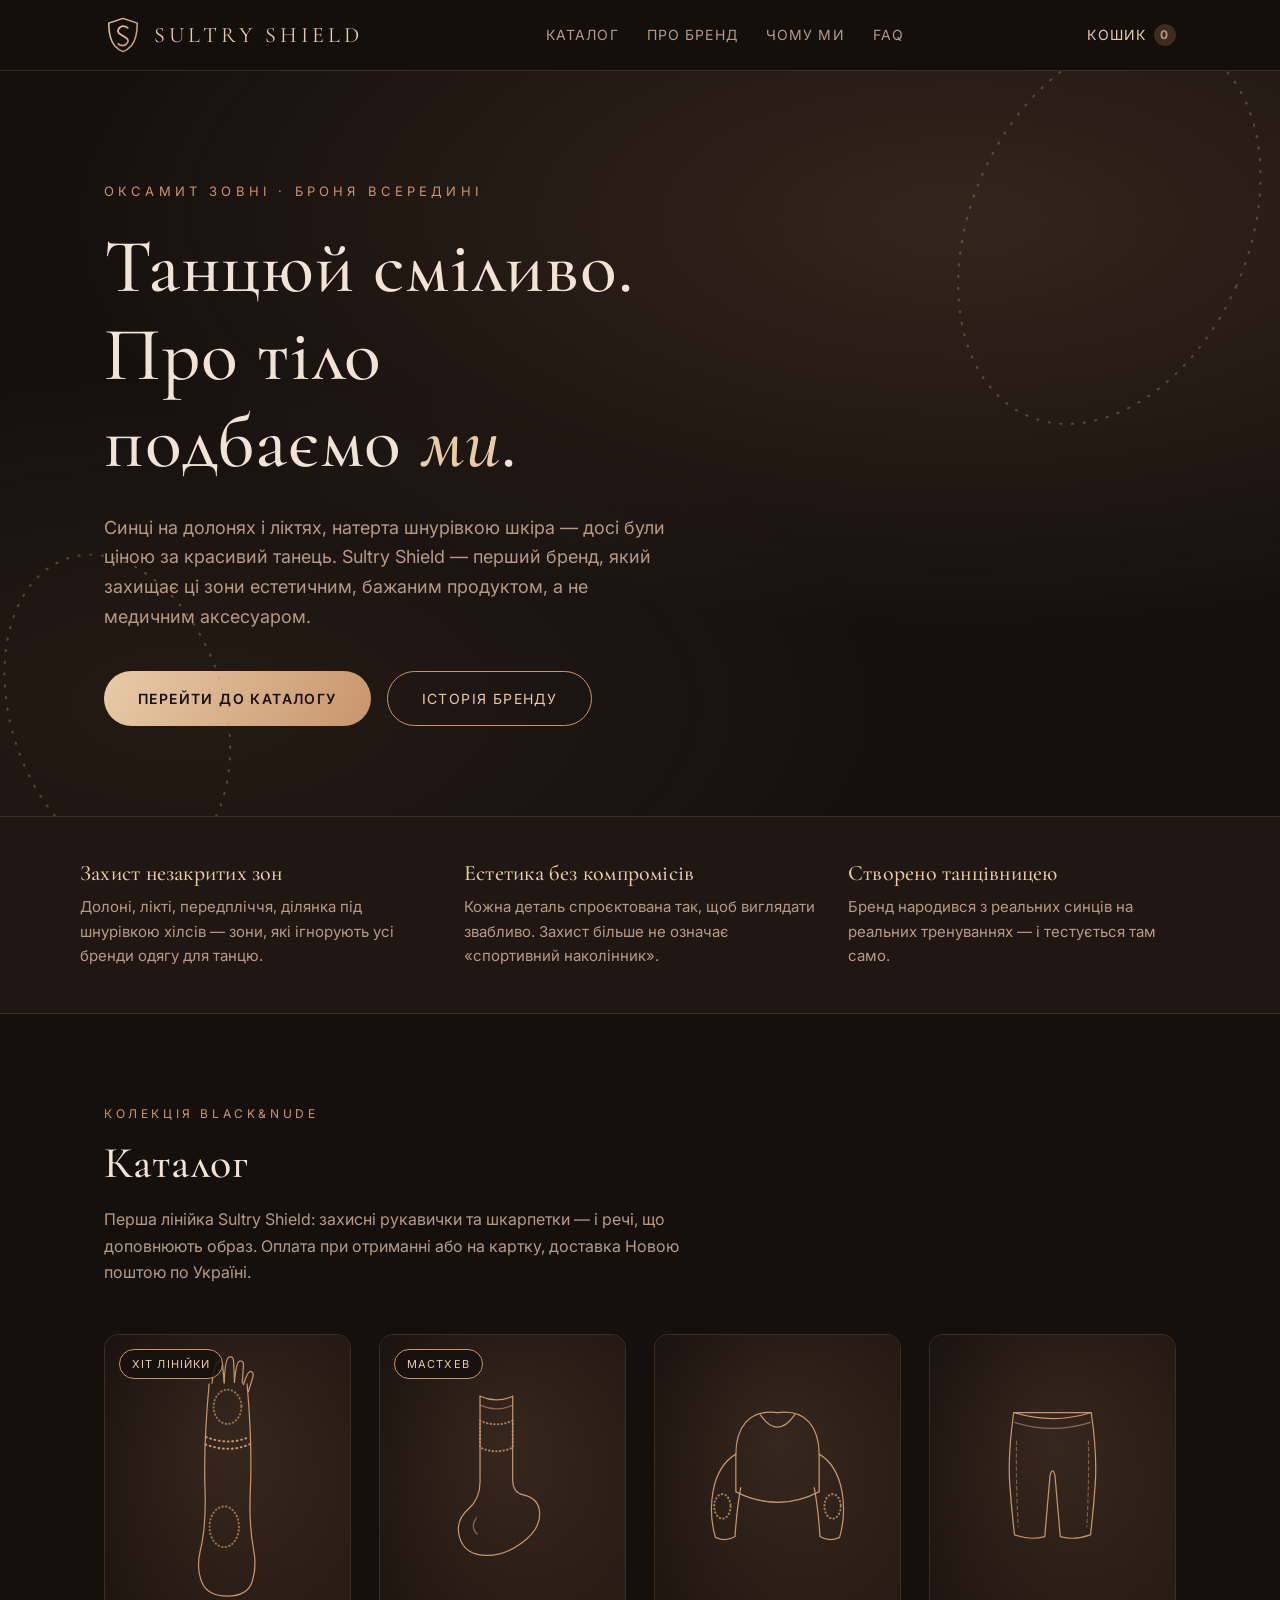
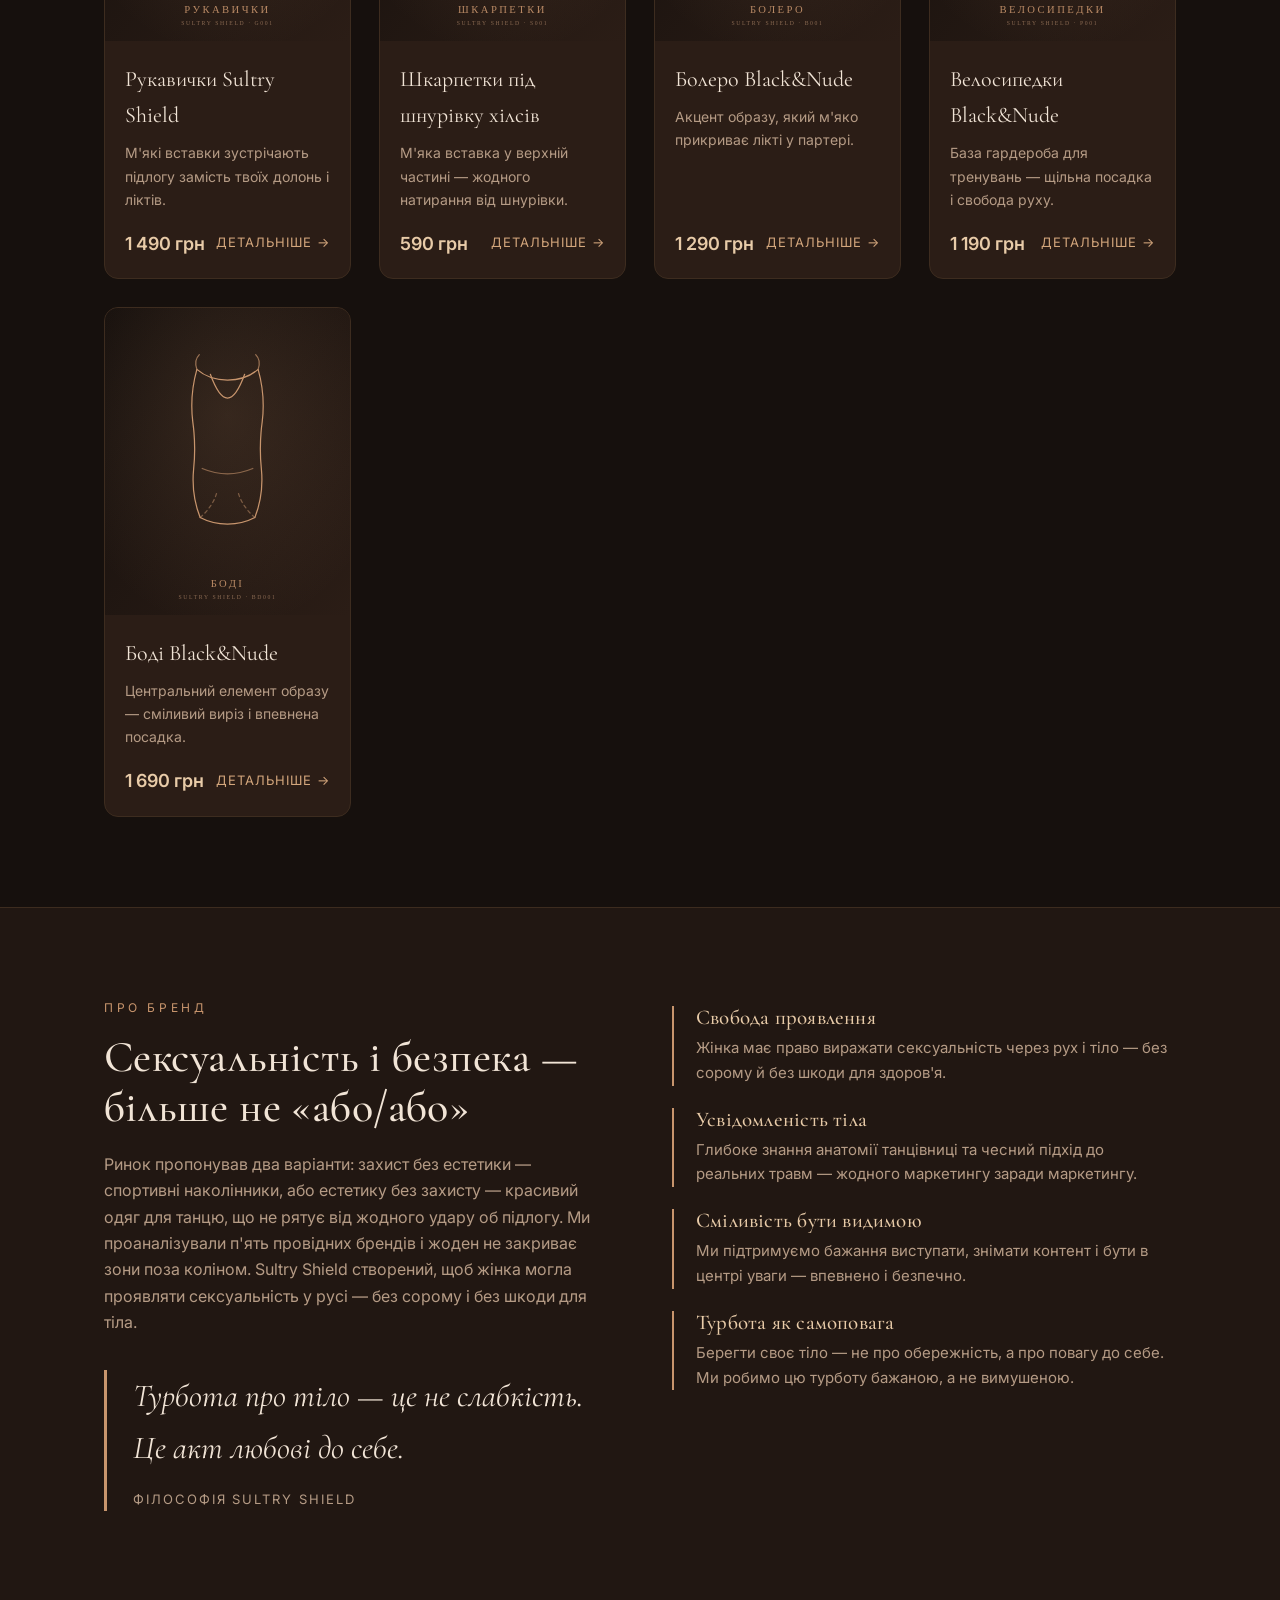
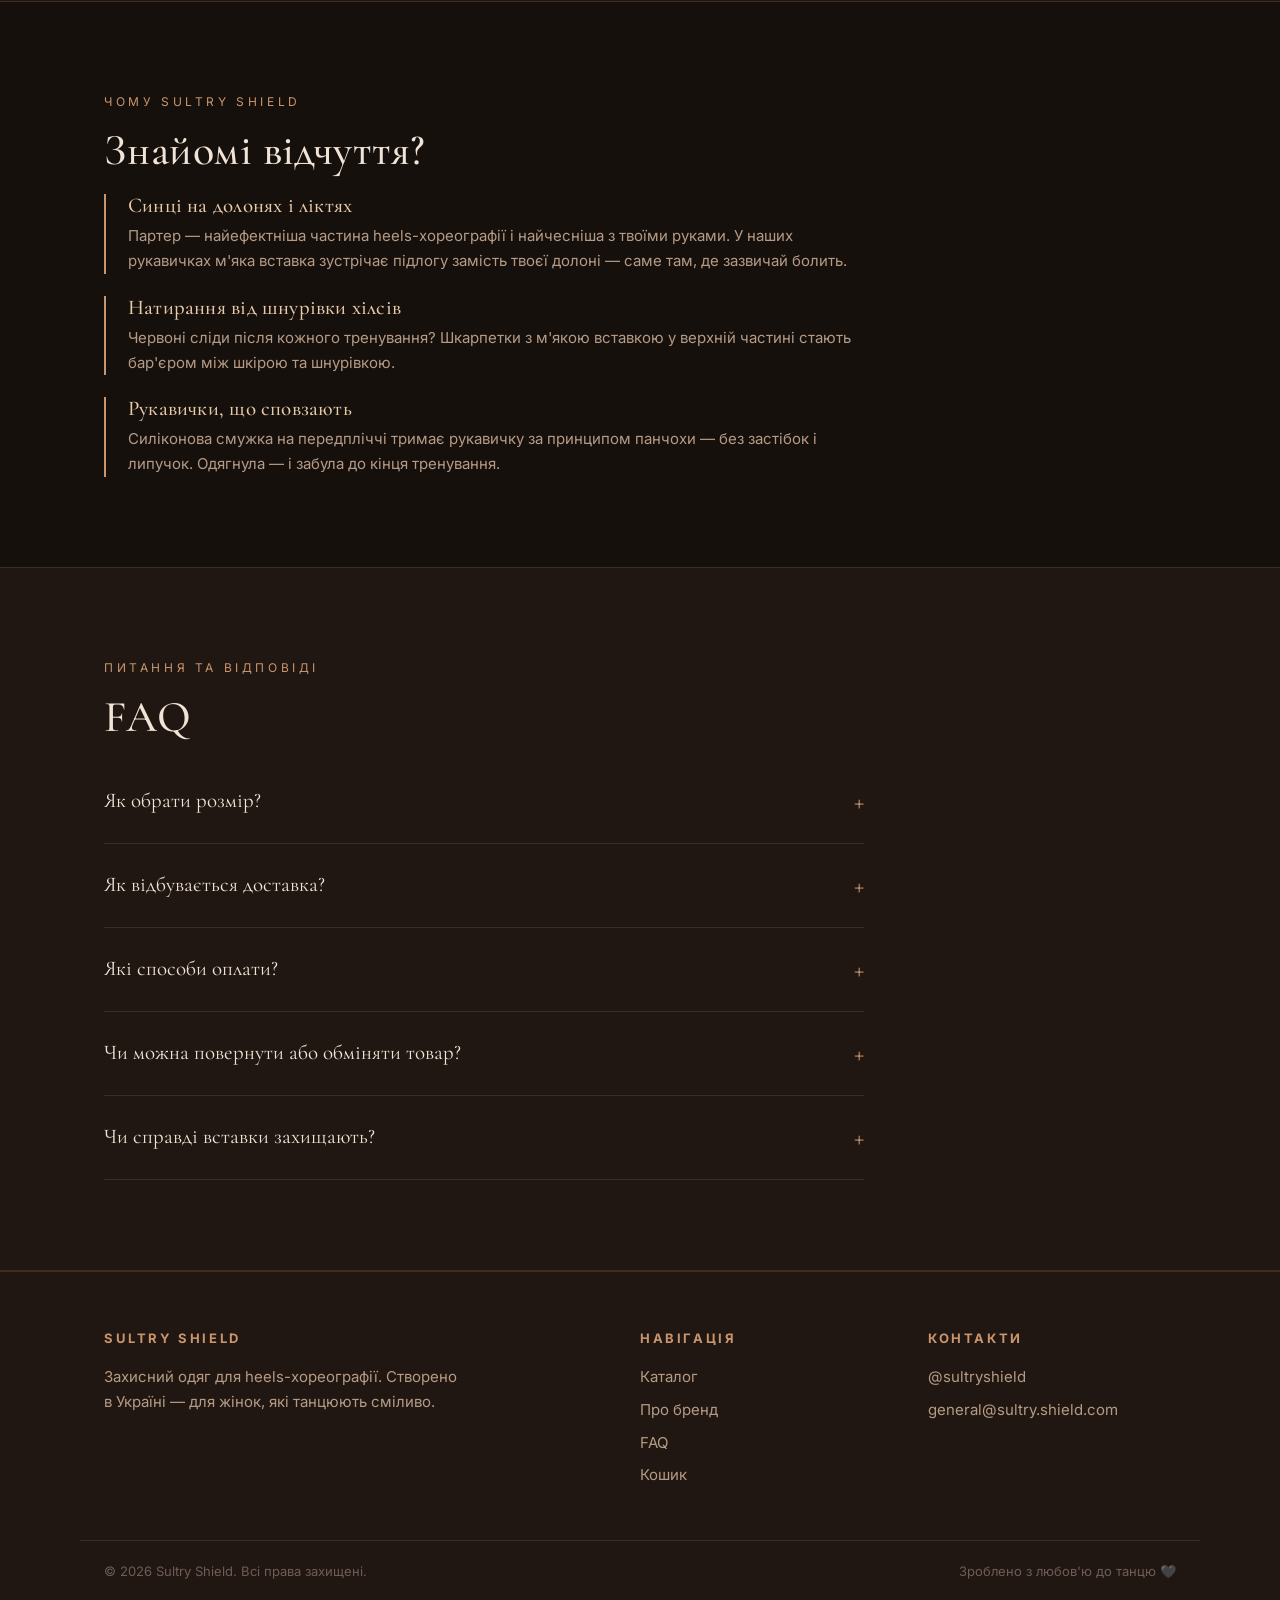
==== commit 06549e98: "Remove remaining invented four-skin-tone claims from homepage The meta description (which Google sho" ====
--- a/index.html
+++ b/index.html
@@ -4,7 +4,7 @@
   <meta charset="UTF-8">
   <meta name="viewport" content="width=device-width, initial-scale=1.0">
   <title>Sultry Shield — захисний одяг для heels-хореографії</title>
-  <meta name="description" content="Sultry Shield — перший український бренд, що поєднує сексуальність і захист тіла у heels-хореографії. Оксамит зовні, броня всередині: рукавички та шкарпетки з м'якими вставками, колекція Black&Nude у чотирьох тонах шкіри.">
+  <meta name="description" content="Sultry Shield — перший український бренд, що поєднує сексуальність і захист тіла у heels-хореографії. Оксамит зовні, броня всередині: рукавички та шкарпетки з м'якими вставками, колекція Black&Nude.">
   <link rel="icon" type="image/svg+xml" href="assets/logo.svg">
   <link rel="preconnect" href="https://fonts.googleapis.com">
   <link rel="preconnect" href="https://fonts.gstatic.com" crossorigin>
@@ -113,8 +113,8 @@
         <p>Ми підтримуємо бажання виступати, знімати контент і бути в центрі уваги — впевнено і безпечно.</p>
       </div>
       <div class="story-list__item">
-        <h3>Інклюзивність відтінків</h3>
-        <p>Лінійка nude-відтінків під різні тони шкіри — те, чого не пропонує жоден конкурент у категорії.</p>
+        <h3>Турбота як самоповага</h3>
+        <p>Берегти своє тіло — не про обережність, а про повагу до себе. Ми робимо цю турботу бажаною, а не вимушеною.</p>
       </div>
     </div>
   </div>
